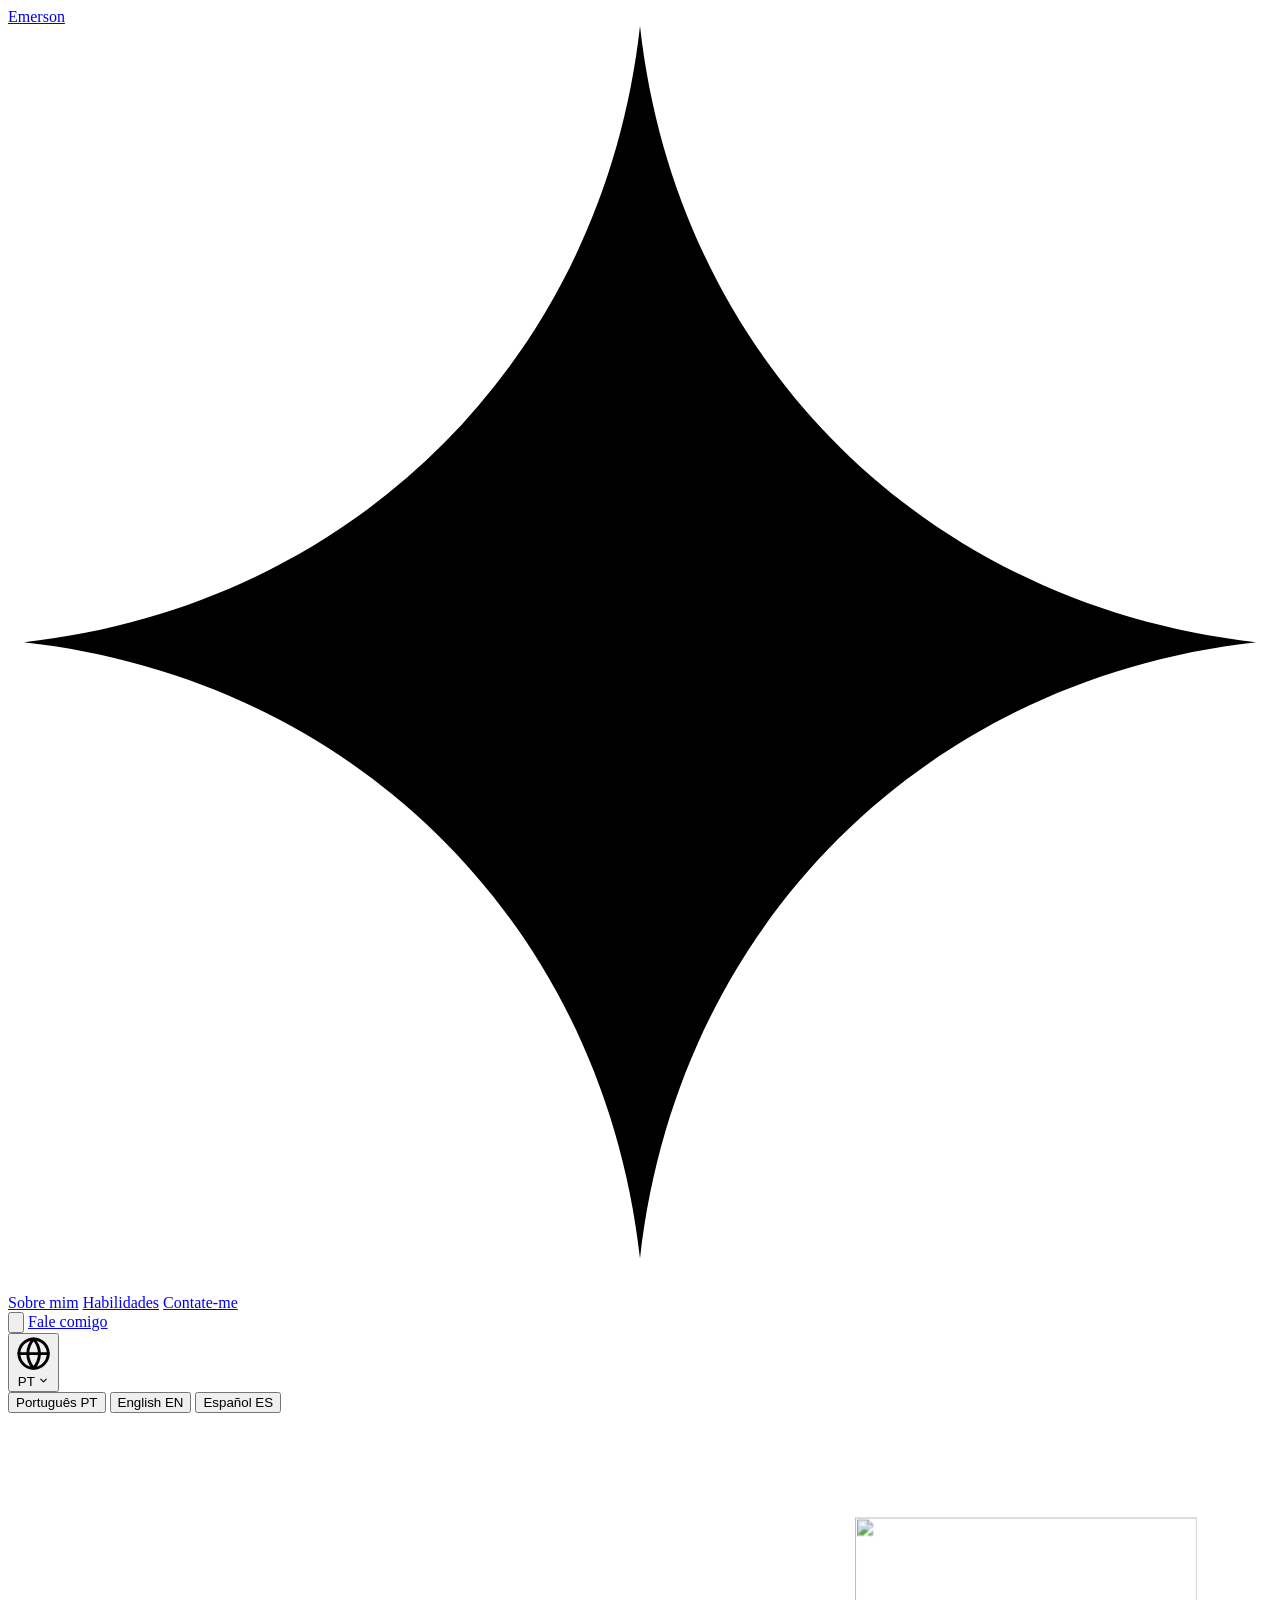
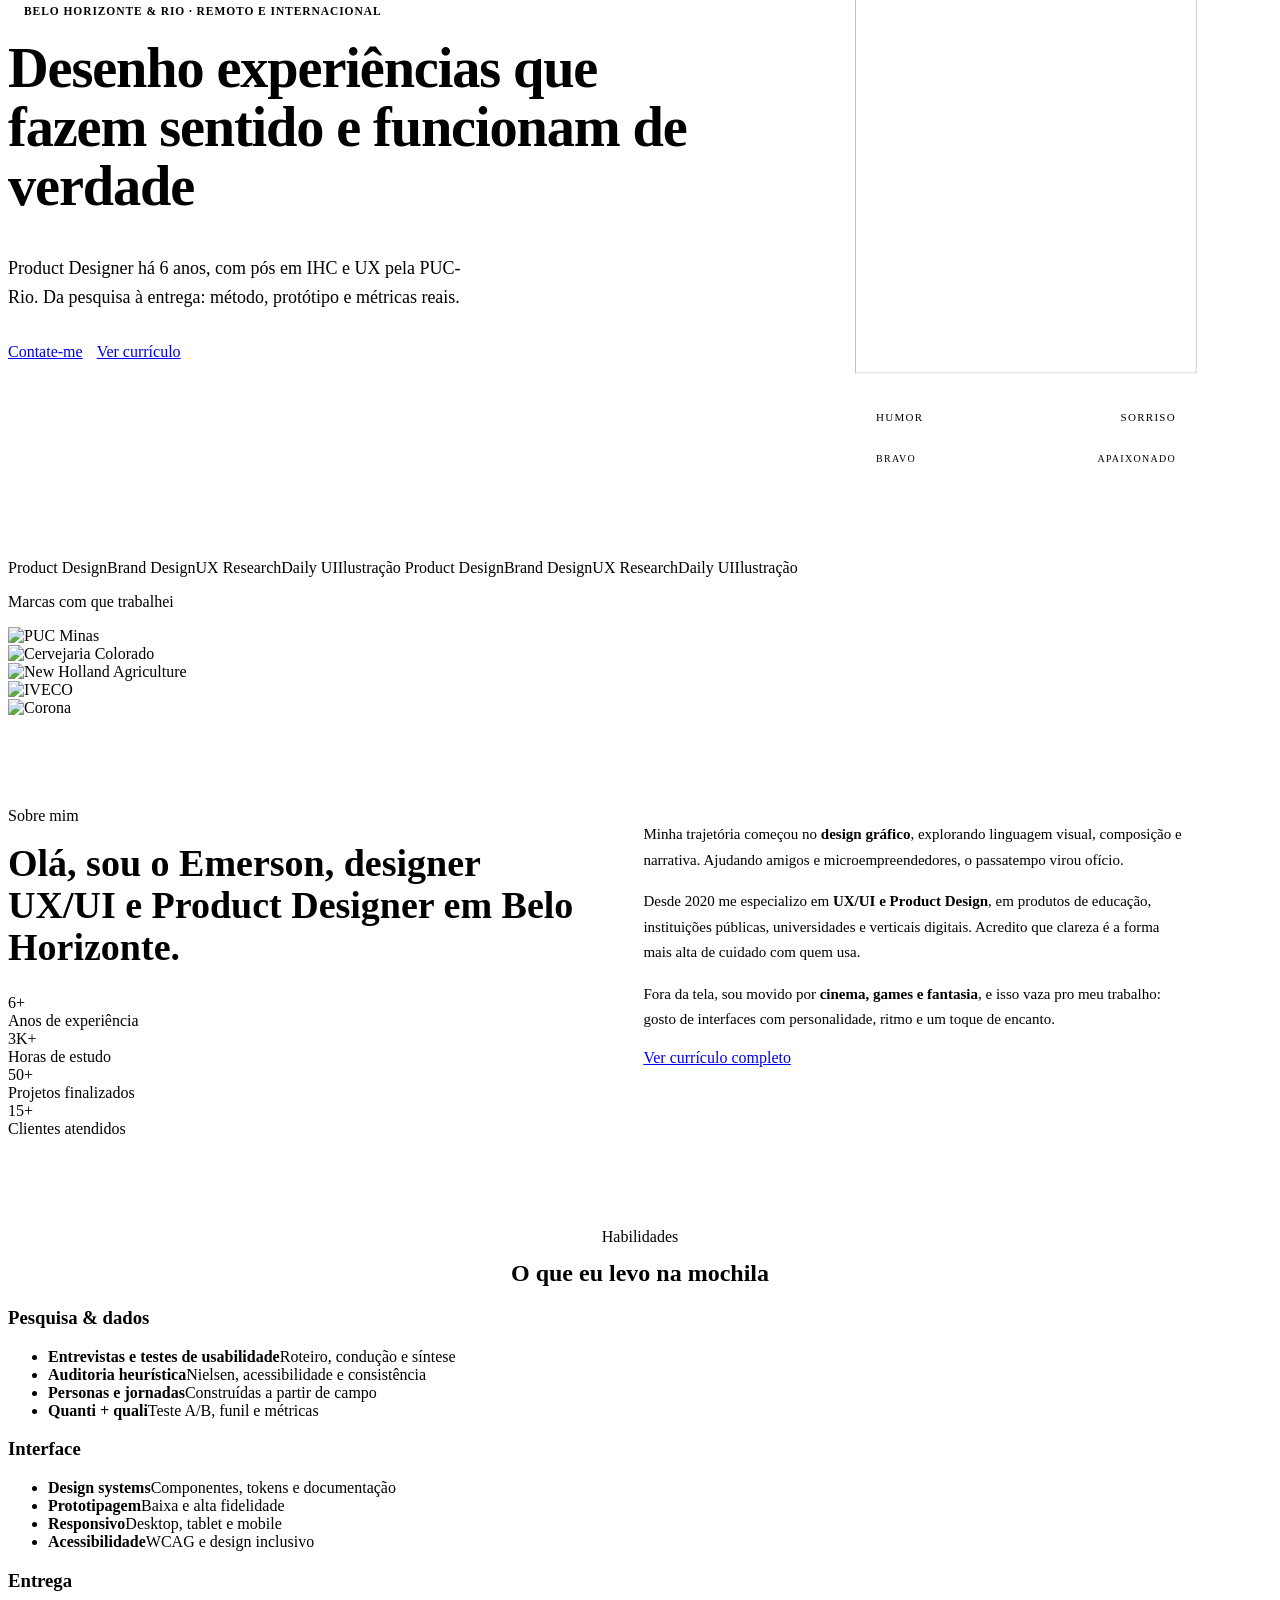
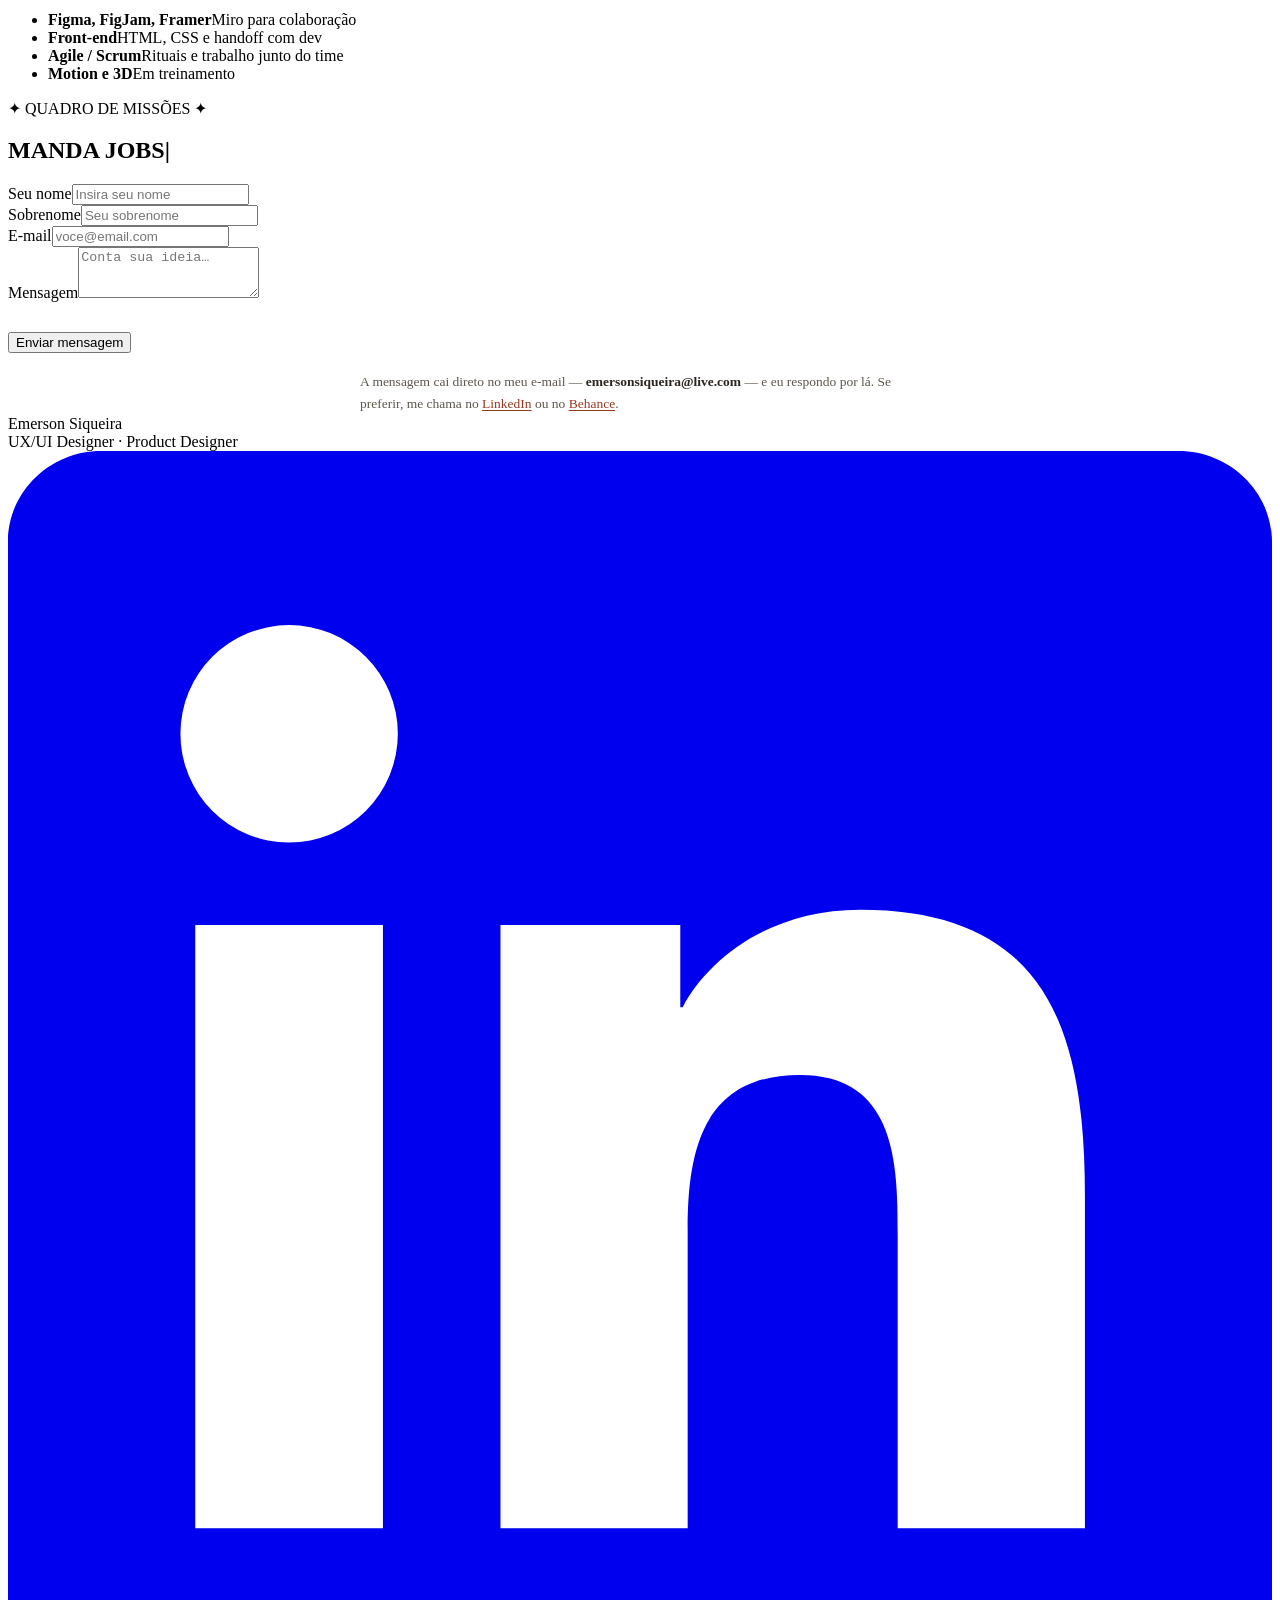
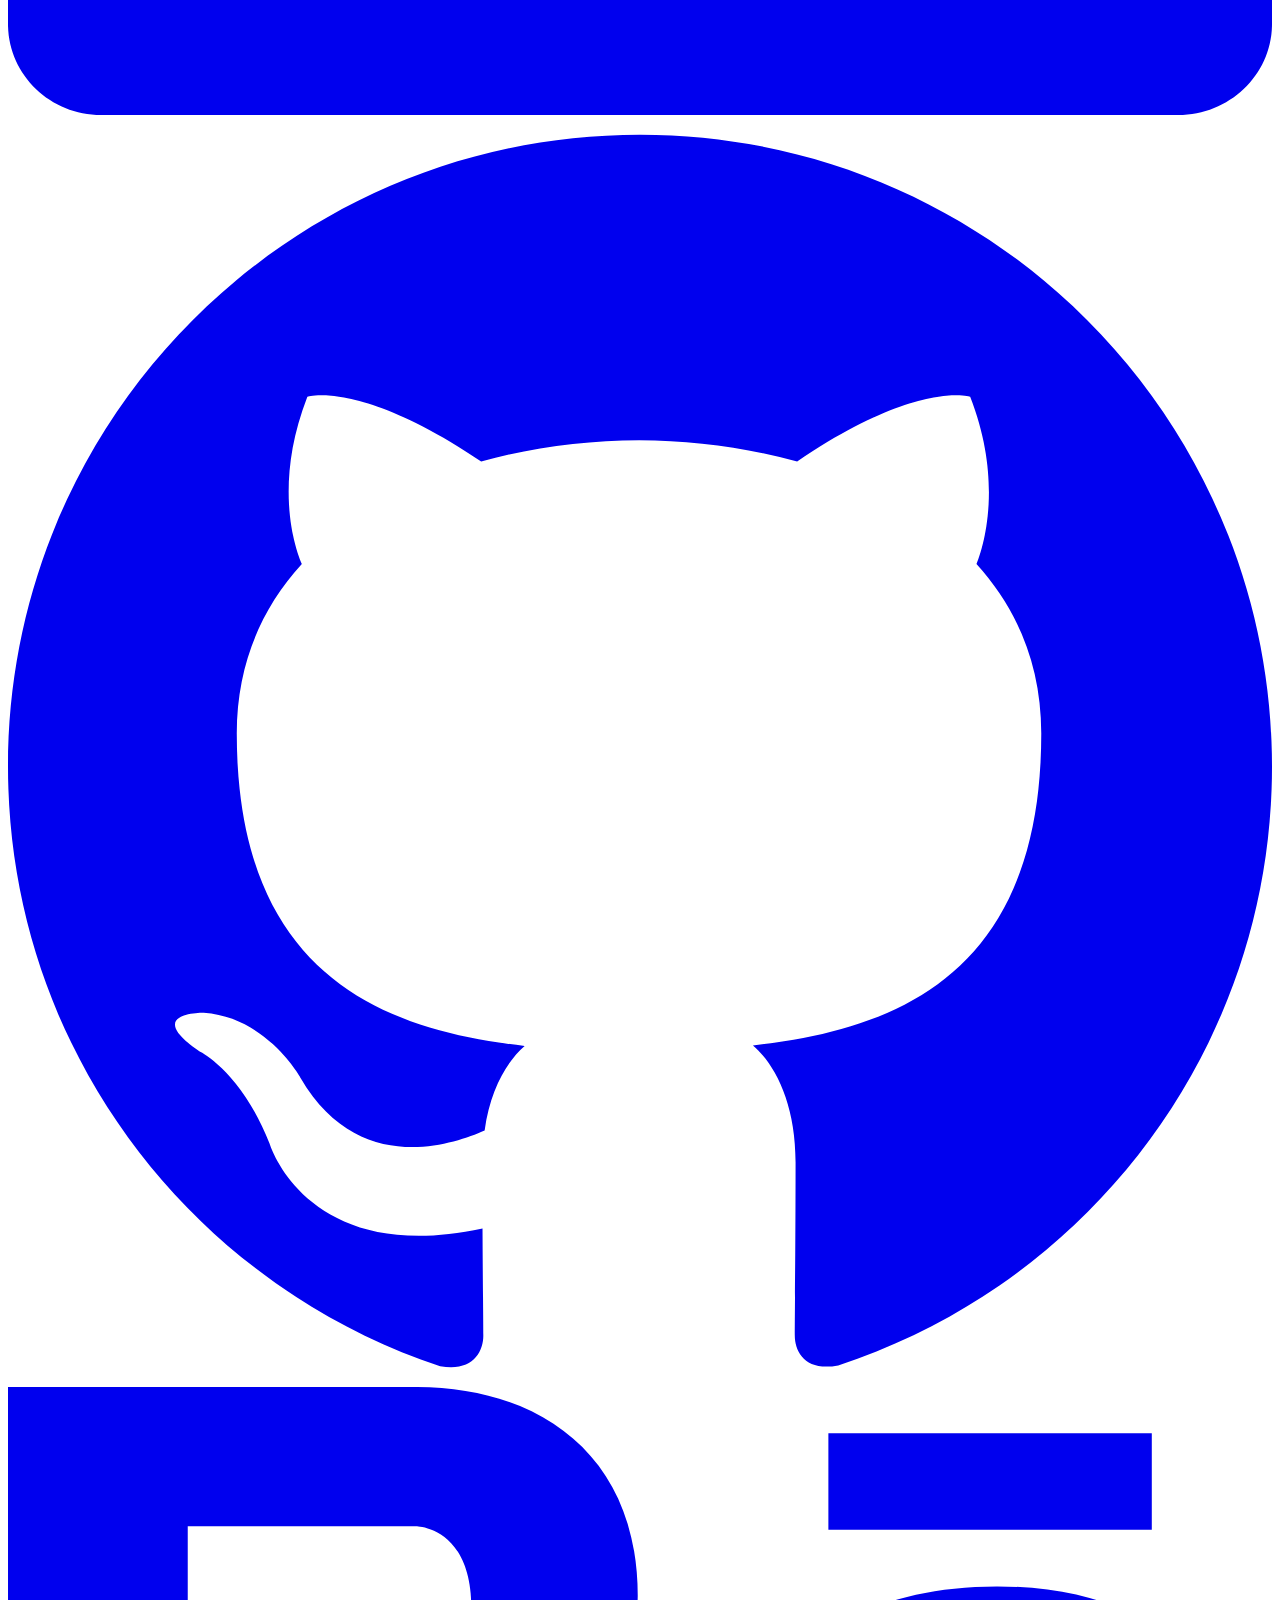
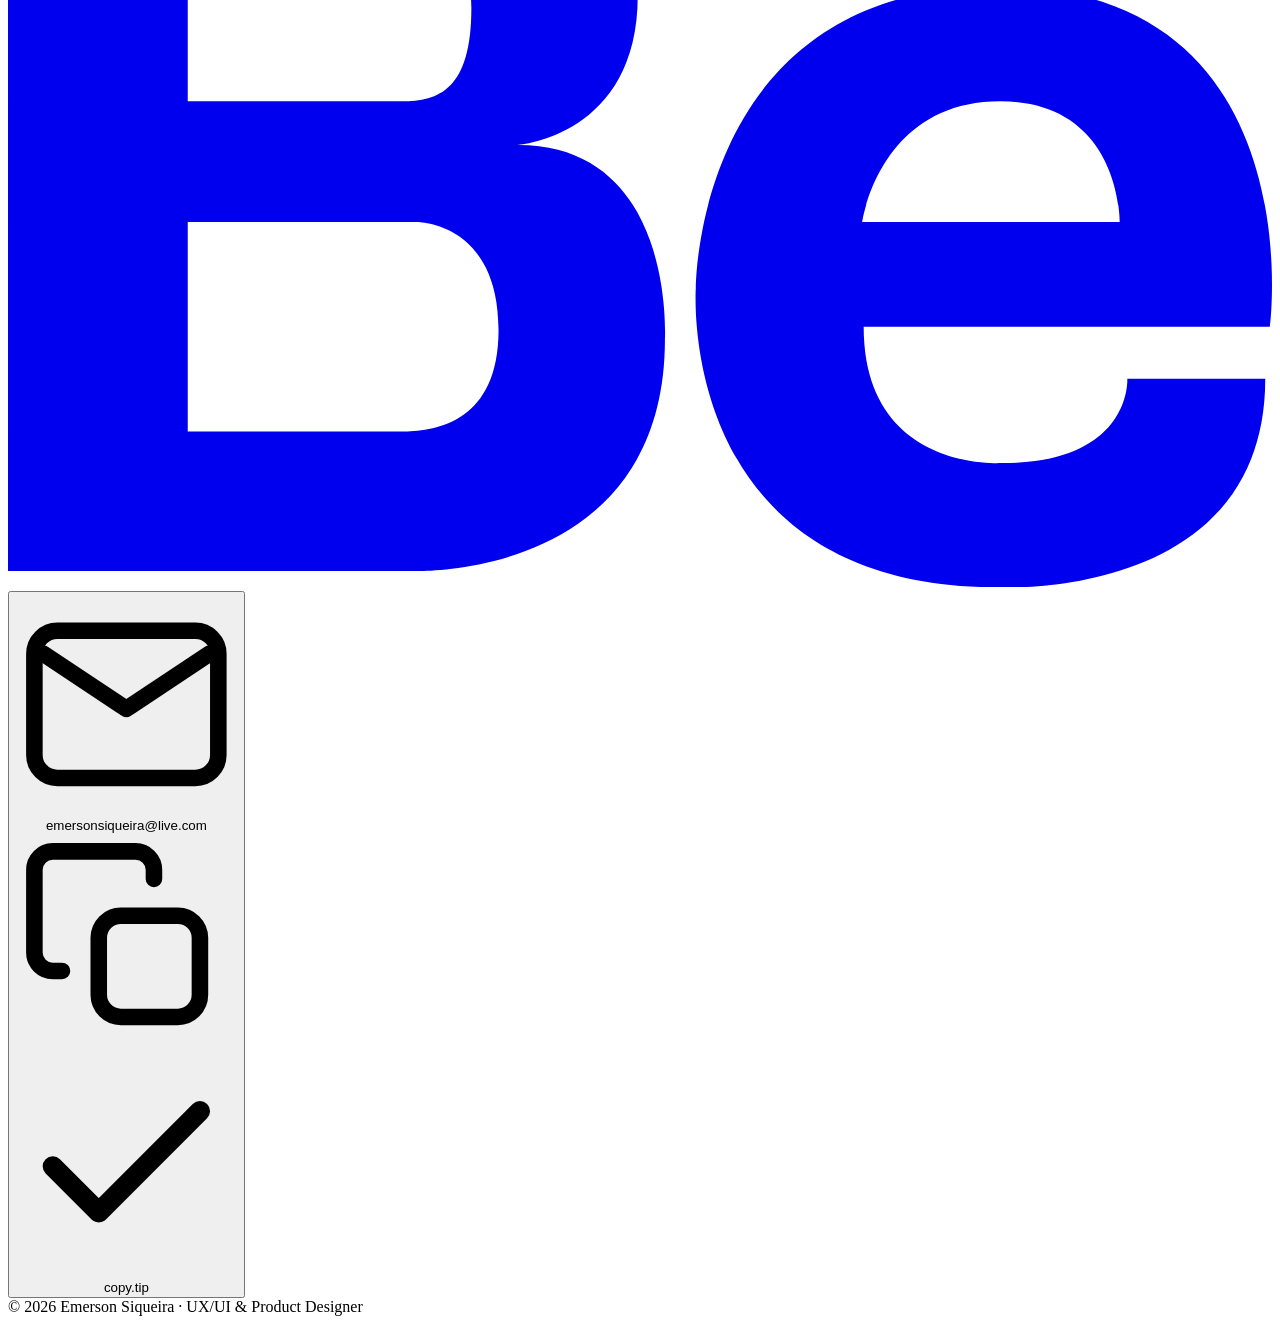
==== index.html @ 8a0899e0 "Add files via upload" ====
<!DOCTYPE html>
<html lang="pt-BR">
<head>
  <meta charset="UTF-8" />
  <meta name="viewport" content="width=device-width, initial-scale=1.0" />
  <title>Emerson Siqueira · UX/UI &amp; Product Designer</title>
  <meta name="description" content="Product Designer há 6 anos, com pós em IHC e UX pela PUC-Rio. Da pesquisa à entrega: método, protótipo e métricas reais. Belo Horizonte &amp; Rio, remoto e internacional." />
  <meta name="author" content="Emerson Siqueira" />
  <meta name="theme-color" content="#141318" />
  <link rel="icon" href="assets/favicon.svg" type="image/svg+xml" />
  <link rel="apple-touch-icon" href="assets/favicon.svg" />
  <meta property="og:type" content="website" />
  <meta property="og:site_name" content="Emerson Siqueira" />
  <meta property="og:locale" content="pt_BR" />
  <meta property="og:title" content="Emerson Siqueira · UX/UI &amp; Product Designer" />
  <meta property="og:description" content="Desenho experiências que fazem sentido e funcionam de verdade. Da pesquisa à entrega." />
  <meta property="og:image" content="assets/og-image.png" />
  <meta property="og:image:width" content="1200" />
  <meta property="og:image:height" content="630" />
  <meta property="og:image:alt" content="Emerson Siqueira, UX/UI e Product Designer" />
  <meta name="twitter:card" content="summary_large_image" />
  <meta name="twitter:title" content="Emerson Siqueira · UX/UI &amp; Product Designer" />
  <meta name="twitter:description" content="Desenho experiências que fazem sentido e funcionam de verdade. Da pesquisa à entrega." />
  <meta name="twitter:image" content="assets/og-image.png" />
  <link rel="preconnect" href="https://fonts.googleapis.com" />
  <link rel="preconnect" href="https://fonts.gstatic.com" crossorigin />
  <link href="https://fonts.googleapis.com/css2?family=Cormorant+Garamond:ital,wght@0,500;1,500;1,600&family=Bricolage+Grotesque:opsz,wght@12,600;12,700;12,800&family=Manrope:wght@400;500;600;700&display=swap&family=Silkscreen:wght@400;700&family=Space+Grotesk:wght@400;500;600;700" rel="stylesheet" />
  <link rel="stylesheet" href="styles/portfolio-v2.css?v=28" />
  <link rel="stylesheet" href="styles/immersive.css?v=2" />
  <style>
    /* ===== V1 GRIMÓRIO — editorial dark, sparse margin stickers ===== */
    .g-hero { position: relative; padding: clamp(40px,7vw,90px) 0 clamp(50px,8vw,100px); overflow: hidden; }
    .g-hero-grid { display: grid; grid-template-columns: 1.18fr 0.82fr; gap: clamp(30px,5vw,70px); align-items: center; }
    .g-hero h1 { font-family: var(--serif); font-size: clamp(32px, 4.4vw, 58px); line-height: 1.05; letter-spacing: -0.02em; }
    .g-hero h1 .it { font-size: 1.02em; }
    .g-hero p.lead { font-family: var(--sans); font-size: clamp(15px,1.5vw,18px); line-height: 1.6; color: var(--ink-soft); max-width: 460px; margin: 26px 0 32px; }
    .g-hero-ctas { display: flex; gap: 14px; flex-wrap: wrap; }

    .avail { display: inline-flex; align-items: center; gap: 9px; font-family: var(--chunk); font-weight: 600; font-size: 11.5px; letter-spacing: 0.08em; text-transform: uppercase; color: var(--ink-mute); border: 0; border-radius: 0; padding: 0; background: transparent; }
    .avail .dot { width: 7px; height: 7px; border-radius: 50%; background: var(--mint); animation: availPulse 2.4s var(--ease) infinite; }
    @keyframes availPulse { 0%{ box-shadow: 0 0 0 0 color-mix(in srgb, var(--mint) 50%, transparent);} 70%{ box-shadow: 0 0 0 6px transparent;} 100%{ box-shadow: 0 0 0 0 transparent;} }
    .domains { display: flex; gap: 8px; flex-wrap: wrap; margin: 20px 0 0; }
    .domain { font-family: var(--sans); font-size: 12.5px; font-weight: 500; color: var(--ink-mute); border: 1px solid var(--line-soft); border-radius: 999px; padding: 5px 12px; }
    .g-portrait-wrap { position: relative; justify-self: center; width: min(380px, 90%); }
    /* o arco vive no próprio slot (mask), não num overflow:hidden do pai —
       senão os controles "Replace/Edit" da foto ficam cortados pela curva */
    .g-portrait { position: relative; z-index: 2; width: 100%; aspect-ratio: 3/4; border-radius: 200px 200px 20px 20px; border: 1px solid var(--line); }
    .hv-short,.hv-meta,.hv-eyebrow{display:none}
    .hv-meta{margin:22px 0 0;font-family:var(--sans);font-size:13px;color:var(--ink-mute);letter-spacing:.01em}
    .hv-eyebrow{font-family:var(--pixel);font-size:11px;letter-spacing:.12em;text-transform:uppercase;color:var(--ink-mute)}
    #hero[data-hv="b"] .domains{display:none}
    #hero[data-hv="b"] .avail{opacity:.75}
    #hero[data-hv="c"] .domains,#hero[data-hv="c"] .hv-long{display:none}
    #hero[data-hv="c"] .hv-short{display:block}
    #hero[data-hv="d"] .avail,#hero[data-hv="d"] .domains,#hero[data-hv="d"] .hv-long,#hero[data-hv="d"] .btn-ghost{display:none}
    #hero[data-hv="d"] .hv-short,#hero[data-hv="d"] .hv-meta{display:block}
    #hero[data-hv="d"] .hv-eyebrow{display:block;order:-1}
    #hero[data-hv="d"] .g-hero-grid>div:first-child{display:flex;flex-direction:column}
    #hero[data-hv="d"] h1{font-size:clamp(36px,5.2vw,68px);margin-top:16px!important}
    #hero[data-hv="d"] .g-hero-ctas{order:5}#hero[data-hv="d"] .hv-meta{order:6}
    .g-portrait:has(.av-stage){border:0}.g-portrait-wrap:has(.av-stage) .g-orbit{display:none}
    .av-stage{position:absolute;inset:0;overflow:visible;perspective:900px;cursor:pointer;touch-action:pan-y;user-select:none;-webkit-user-select:none}
    .av-stage::before{content:"";position:absolute;left:50%;top:46%;width:96%;aspect-ratio:1;transform:translate(-50%,-50%);border-radius:50%;background:radial-gradient(circle,color-mix(in srgb,var(--lilac) 34%,transparent) 0%,color-mix(in srgb,var(--mint) 12%,transparent) 45%,transparent 70%);filter:blur(6px);pointer-events:none}
    .av-head img{filter:saturate(.88) contrast(1.04) drop-shadow(0 0 1px color-mix(in srgb,var(--lilac) 60%,transparent)) drop-shadow(0 18px 28px rgba(0,0,0,.35))}
    .av-shadow{background:color-mix(in srgb,var(--lilac) 30%,rgba(0,0,0,.6))!important}
    .av-head{position:absolute;left:50%;top:50%;width:90%;aspect-ratio:600/800;transform-style:preserve-3d;will-change:transform}
    .av-head img{position:absolute;inset:0;width:100%;height:100%;object-fit:contain;object-position:50% 50%;opacity:0;transform:translateZ(30px) scale(.94);transition:opacity .28s var(--ease),transform .45s cubic-bezier(.34,1.56,.64,1);pointer-events:none;-webkit-user-drag:none}
    .av-head img.on{opacity:1;transform:translateZ(30px) scale(1)}
    .av-sheen{position:absolute;inset:0;transform:translateZ(31px);pointer-events:none;mix-blend-mode:soft-light;-webkit-mask-size:contain;mask-size:contain;-webkit-mask-repeat:no-repeat;mask-repeat:no-repeat;-webkit-mask-position:center;mask-position:center;background:radial-gradient(circle at var(--sx,50%) var(--sy,30%),rgba(255,255,255,.55),transparent 55%)}
    .av-shadow{position:absolute;left:50%;bottom:7%;width:46%;height:5%;border-radius:50%;background:rgba(0,0,0,.45);filter:blur(10px);transform:translateX(-50%);pointer-events:none}
    @media (prefers-reduced-motion: reduce){.av-head img{transition:opacity .2s}}
    .g-portrait-wrap:has(.av-ctl){align-self:start;margin-top:-10px;margin-bottom:60px;width:min(380px,90%,max(220px,calc((100svh - 290px)*.75)))}
    .av-ctl{position:absolute;left:-40px;right:-40px;top:calc(100% + 12px);z-index:3;display:flex;justify-content:center;font-family:var(--pixel);text-transform:uppercase;letter-spacing:.08em}
    .av-ctl>div{display:none}.av-ctl[data-style="a"] .av-a,.av-ctl[data-style="b"] .av-b,.av-ctl[data-style="d"] .av-d{display:flex}
    .av-ctl button{appearance:none;border:0;font:inherit;color:inherit;cursor:pointer}
    .av-a{align-items:center;gap:12px}
    .av-arrow{--px:4px;width:44px;height:44px;display:grid;place-items:center;background:var(--bg-3);color:var(--ink)!important;font-size:16px!important;transition:background .15s,color .15s,transform .1s}
    .av-arrow:hover{background:var(--mint);color:var(--bg)!important}.av-arrow:active{transform:translateY(2px)}
    .av-a-name{width:150px;text-align:center;font-size:16px;color:var(--ink)}
    .av-pips{display:flex;justify-content:center;gap:6px;margin-top:8px}.av-pips i{width:8px;height:8px;background:var(--line)}.av-pips i.on{background:var(--mint)}
    .av-b{flex-direction:column;align-items:center;gap:10px}
    .av-b-lab{font-size:12px;color:var(--ink);min-height:1em}
    .av-b-row{display:flex;gap:8px}
    .av-slot{--px:4px;position:relative;width:56px;height:56px;background:var(--bg-3);padding:4px;transition:transform .15s var(--ease),background .15s}
    .av-slot img{width:100%;height:100%;object-fit:contain;filter:grayscale(.7) brightness(.8);transition:filter .15s;pointer-events:none}
    .av-slot:hover{transform:translateY(-3px)}.av-slot:hover img,.av-slot.on img{filter:none}.av-slot.on{background:var(--mint)}
    .av-d{flex-direction:column;width:300px}
    .av-d-top{display:flex;justify-content:space-between;font-size:11px;color:var(--ink-mute)}.av-d-top b{color:var(--ink);font-weight:400}
    .av-d-track{position:relative;height:24px;margin-top:4px;cursor:pointer;touch-action:none}
    .av-d-rail{position:absolute;left:0;right:0;top:11px;height:6px;background:var(--bg-3)}
    .av-d-fill{position:absolute;left:0;top:11px;height:6px;background:linear-gradient(90deg,var(--coral),var(--yellow),var(--mint),var(--lilac))}
    .av-d-stop{position:absolute;top:9px;width:2px;height:10px;background:var(--bg);margin-left:-1px}
    .av-d-knob{--px:3px;position:absolute;top:2px;width:24px;height:24px;margin-left:-12px;background:var(--ink);transition:left .25s var(--ease)}
    .av-d-track.drag .av-d-knob{transition:none}
    .av-d-ends{display:flex;justify-content:space-between;margin-top:2px;font-size:10px;color:var(--ink-mute)}
    .sticker, .sticker-text, .g-orbit { pointer-events: none; }
    /* cometa vive na sarjeta externa; só aparece quando existe margem de sobra */
    .g-comet { bottom: 14%; left: calc((100vw - var(--max)) / 2 - 64px); }
    @media (max-width: 1420px) { .g-comet { display: none; } }
    .g-orbit { position: absolute; inset: -8%; border: 1.5px dashed var(--line); border-radius: 50%; z-index: 0; }

    .g-about { padding: clamp(50px,7vw,90px) 0; border-top: 1px solid var(--line); position: relative; }
    .g-about-grid { display: grid; grid-template-columns: 1fr 1.1fr; gap: clamp(30px,5vw,64px); }
    .g-about h2 { font-family: var(--serif); font-size: clamp(26px,3.4vw,38px); line-height: 1.1; }
    .g-about .body p { font-family: var(--sans); font-size: 15px; line-height: 1.7; color: var(--ink-soft); margin-bottom: 16px; max-width: 540px; }
    .g-about .body p strong { color: var(--ink); font-weight: 600; }

    .g-projects { padding: clamp(50px,7vw,90px) 0; border-top: 1px solid var(--line); position: relative; }
    .g-proj-grid { display: grid; grid-template-columns: repeat(3, 1fr); gap: 22px; }
    .contact-note { max-width: 560px; margin: 18px auto 0; text-align: left; font-family: var(--sans); font-size: 13.5px; line-height: 1.6; color: #5d564c; }
    .contact-note strong { color: #2a2520; font-weight: 600; }
    .contact-note a { color: #973a22; text-decoration: underline; text-decoration-thickness: 1px; text-underline-offset: 2px; }
    .contact-note a:hover { color: #7a2d18; }
    .g-contact { padding: clamp(50px,7vw,90px) var(--pad); position: relative; }
    @media (max-width: 860px) {
      .g-hero-grid, .g-about-grid { grid-template-columns: 1fr; }
      .g-portrait-wrap { order: -1; }
      .g-proj-grid { grid-template-columns: 1fr; }
    }

    /* CV MODAL */
    .cv-modal { position: fixed; inset: 0; z-index: 200; display: none; }
    .cv-modal.open { display: block; }
    .cv-modal-backdrop { position: absolute; inset: 0; background: rgba(8,8,11,0.74); backdrop-filter: blur(6px); animation: cvFade 0.3s var(--ease); }
    .cv-modal-card { position: absolute; top: clamp(14px,4vh,46px); bottom: clamp(14px,4vh,46px); left: 50%; transform: translateX(-50%); width: min(94vw, 842px); background: var(--bg-2); border: 1px solid var(--line); border-radius: 18px; overflow: hidden; display: flex; flex-direction: column; box-shadow: 0 40px 100px rgba(0,0,0,0.6); animation: cvRise 0.35s var(--ease); }
    .cv-modal-bar { display: flex; align-items: center; justify-content: space-between; gap: 16px; padding: 13px 16px 13px 22px; border-bottom: 1px solid var(--line); background: var(--bg); }
    .cv-modal-title { font-family: var(--chunk); font-size: 12px; font-weight: 600; letter-spacing: 0.16em; text-transform: uppercase; color: var(--ink-soft); }
    .cv-modal-actions { display: flex; align-items: center; gap: 12px; }
    .cv-modal-close { width: 38px; height: 38px; border-radius: 50%; border: 1px solid var(--line); background: transparent; color: var(--ink-soft); font-size: 14px; cursor: pointer; display: grid; place-items: center; transition: border-color 0.2s, color 0.2s; }
    .cv-modal-close:hover { border-color: var(--coral); color: var(--coral); }
    .cv-modal iframe { flex: 1; width: 100%; border: 0; background: #fff; display: block; }
    @media (max-width: 700px) { .cv-modal-card { width: 96vw; } .cv-modal-bar { padding: 11px 12px 11px 16px; } }
    @keyframes cvFade { from { opacity: 0; } to { opacity: 1; } }
    @keyframes cvRise { from { opacity: 0; transform: translateX(-50%) translateY(16px); } to { opacity: 1; transform: translateX(-50%); } }
    @media (prefers-reduced-motion: reduce) {
      .avail .dot, .contact-paper .blink, .g-orbit.float, .sticker.float { animation: none !important; }
      .cv-modal-backdrop, .cv-modal-card { animation: none !important; }
      *, *::before, *::after { scroll-behavior: auto !important; }
    }
  </style>
</head>
<body data-immersive="x">

<!-- NAV -->
<nav class="nav">
  <a class="brand" href="index.html" aria-label="Emerson Siqueira">Emerson<span class="brand-spark" aria-hidden="true"><svg viewBox="0 0 24 24"><path class="tw" d="M12 0c.7 6.3 5.4 11 11.7 11.7C17.4 12.4 12.7 17.1 12 23.4 11.3 17.1 6.6 12.4 .3 11.7 6.6 11 11.3 6.3 12 0z" fill="var(--coral)"/></svg></span></a>
  <div class="nav-links">
    <a href="#sobre" data-i18n="nav.about">Sobre mim</a>
    <a href="#projetos" data-i18n="nav.projects" hidden style="display:none">Projetos</a>
    <a href="#habilidades" data-i18n="nav.skills">Habilidades</a>
    <a href="#contato" data-i18n="nav.contact">Contate-me</a>
  </div>
  <div class="nav-right">
    <button type="button" class="sfx-btn px-notch" id="sfxBtn" aria-pressed="false" title="Som da interface" aria-label="Ligar som da interface">
      <svg viewBox="0 0 16 16" aria-hidden="true"><path d="M2 6h2l3-3v10L4 10H2z" fill="currentColor"/><g class="wave"><path d="M10 5v6M13 3.5v9" stroke="currentColor" stroke-width="1.6" fill="none"/></g><g class="mute"><path d="M10 5.5l4 5M14 5.5l-4 5" stroke="currentColor" stroke-width="1.6" fill="none"/></g></svg>
    </button>
    <a class="btn btn-mint" href="#contato" data-i18n="nav.cta">Fale comigo</a>
    <div class="lang-switch" id="langSwitch">
      <button class="lang-btn" id="langBtn" aria-haspopup="true" aria-expanded="false" aria-label="Idioma">
        <svg viewBox="0 0 24 24" fill="none" stroke="currentColor" stroke-width="2" stroke-linecap="round" stroke-linejoin="round"><circle cx="12" cy="12" r="10"/><path d="M2 12h20"/><path d="M12 2a15.3 15.3 0 0 1 4 10 15.3 15.3 0 0 1-4 10 15.3 15.3 0 0 1-4-10 15.3 15.3 0 0 1 4-10z"/></svg>
        <span id="langCur">PT</span>
        <svg class="chev" viewBox="0 0 24 24" fill="none" stroke="currentColor" stroke-width="2.4" stroke-linecap="round" stroke-linejoin="round" style="width:11px;height:11px;"><polyline points="6 9 12 15 18 9"/></svg>
      </button>
      <div class="lang-menu" id="langMenu" role="menu">
        <button data-lang="pt" role="menuitem">Português <span class="code">PT</span></button>
        <button data-lang="en" role="menuitem">English <span class="code">EN</span></button>
        <button data-lang="es" role="menuitem">Español <span class="code">ES</span></button>
      </div>
    </div>
  </div>
</nav>

<!-- HERO -->
<header class="g-hero" id="hero" data-hv="c">
  <div class="wrap g-hero-grid">
    <div>
      <span class="avail"><span class="dot" aria-hidden="true"></span><span data-i18n="hero.avail">Belo Horizonte &amp; Rio · Remoto e internacional</span></span>
      <h1 style="margin-top:20px;" data-i18n="hero.title">Desenho experiências que <span class="em-ink">fazem sentido</span> e funcionam de verdade</h1>
      <p class="lead hv-short" data-i18n="hero.leadShort">Product Designer há 6 anos, com pós em IHC e UX pela PUC-Rio. Da pesquisa à entrega: método, protótipo e métricas reais.</p>
      <p class="lead hv-long" data-i18n="hero.lead">Product Designer com 6 anos de estrada em educação, saúde e fintech. Da pesquisa à entrega: método, protótipo e métricas reais, com uma boa dose de cinema, games e narrativa no caminho.</p>
      <div class="domains">
        <span class="domain" data-i18n="hero.d1">Educação</span>
        <span class="domain" data-i18n="hero.d2">Saúde</span>
        <span class="domain" data-i18n="hero.d3">Fintech</span>
      </div>
      <div class="g-hero-ctas" style="margin-top:30px;">
        <a class="btn btn-mint" href="#contato" data-i18n="nav.contact">Contate-me</a>
        <a class="btn btn-ghost js-open-cv" href="cv.html" data-i18n="hero.cta2">Ver currículo</a>
      </div>
      <p class="hv-meta">Pós em IHC e UX · PUC-Rio · Bacharel em Design</p>
      <span class="hv-eyebrow">Product Designer · UX/UI</span>
    </div>
    <div class="g-portrait-wrap">
      <div class="g-orbit float" style="--rot:0deg;"></div>
      <div class="g-portrait">
        <div class="av-stage" id="avStage" role="img" aria-label="Avatar do Emerson — clique para trocar a expressão">
          <div class="av-shadow"></div>
          <div class="av-head" id="avHead">
            <img class="on" data-mood="sorriso" src="assets/avatar/a.png?v=2" alt="" draggable="false" />
            <img data-mood="serio" src="assets/avatar/b.png?v=2" alt="" draggable="false" />
            <img data-mood="debochado" src="assets/avatar/e.png?v=2" alt="" draggable="false" />
            <img data-mood="apaixonado" src="assets/avatar/d.png?v=2" alt="" draggable="false" />
            <img data-mood="bravo" src="assets/avatar/c.png?v=2" alt="" draggable="false" />
            <div class="av-sheen" id="avSheen"></div>
          </div>
        </div>
      </div>
      <div class="av-ctl" id="avMoods" data-style="d" role="group" aria-label="Expressão do avatar">
        <div class="av-a"><button type="button" class="av-arrow px-notch" data-d="-1" aria-label="Anterior">&lt;</button><div class="av-a-name"><span class="av-cur"></span><div class="av-pips"></div></div><button type="button" class="av-arrow px-notch" data-d="1" aria-label="Próxima">&gt;</button></div>
        <div class="av-b"><div class="av-b-lab"></div><div class="av-b-row"></div></div>
        <div class="av-d"><div class="av-d-top"><span>Humor</span><b class="av-cur"></b></div><div class="av-d-track"><div class="av-d-rail"></div><div class="av-d-fill"></div><div class="av-d-knob px-notch"></div></div><div class="av-d-ends"><span>Bravo</span><span>Apaixonado</span></div></div>
      </div>
    </div>
  </div>
</header>


<!-- MARQUEE -->
<div class="marquee" aria-hidden="true">
  <div class="marquee-track">
    <span class="marquee-item">Product Design</span><span class="marquee-item">Brand Design</span><span class="marquee-item">UX Research</span><span class="marquee-item">Daily UI</span><span class="marquee-item" data-i18n="marquee.illu">Ilustração</span>
    <span class="marquee-item">Product Design</span><span class="marquee-item">Brand Design</span><span class="marquee-item">UX Research</span><span class="marquee-item">Daily UI</span><span class="marquee-item" data-i18n="marquee.illu">Ilustração</span>
  </div>
</div>

<!-- CLIENTS -->
<section class="wrap" style="padding: clamp(40px,5vw,64px) var(--pad);">
  <p class="clients-label">Marcas com que trabalhei</p>
  <div class="clients" data-rail="dots" data-rail-group="3">
    <div class="client-logo" style="--h:48px"><img src="assets/business-1.png" alt="PUC Minas" /></div>
    <div class="client-logo" style="--h:44px"><img src="assets/business-5.png" alt="Cervejaria Colorado" /></div>
    <div class="client-logo" style="--h:38px"><img src="assets/business-4.png" alt="New Holland Agriculture" /></div>
    <div class="client-logo" style="--h:26px"><img src="assets/business-3.png" alt="IVECO" /></div>
    <div class="client-logo" style="--h:34px"><img src="assets/business-2.png" alt="Corona" /></div>
  </div>
</section>

<!-- ABOUT + STATS -->
<section class="g-about" id="sobre">
  <div class="wrap g-about-grid">
    <div>
      <span class="eyebrow" data-i18n="about.eyebrow">Sobre mim</span>
      <h2 style="margin:18px 0 26px;" data-i18n="about.title">Olá, sou o Emerson, designer UX/UI e Product Designer em Belo Horizonte.</h2>
      <div class="stats">
        <div class="stat"><div class="n">6<span class="u">+</span></div><div class="l" data-i18n="stat.years">Anos de experiência</div></div>
        <div class="stat"><div class="n">3K<span class="u">+</span></div><div class="l" data-i18n="stat.hours">Horas de estudo</div></div>
        <div class="stat"><div class="n">50<span class="u">+</span></div><div class="l" data-i18n="stat.projects">Projetos finalizados</div></div>
        <div class="stat"><div class="n">15<span class="u">+</span></div><div class="l" data-i18n="stat.clients">Clientes atendidos</div></div>
      </div>
    </div>
    <div class="body">
      <p data-i18n="about.p1">Minha trajetória começou no <strong>design gráfico</strong>, explorando linguagem visual, composição e narrativa. Ajudando amigos e microempreendedores, o passatempo virou ofício.</p>
      <p data-i18n="about.p2">Desde 2020 me especializo em <strong>UX/UI e Product Design</strong>, em produtos de educação, instituições públicas, universidades e verticais digitais. Acredito que clareza é a forma mais alta de cuidado com quem usa.</p>
      <p data-i18n="about.p3">Fora da tela, sou movido por <strong>cinema, games e fantasia</strong>, e isso vaza pro meu trabalho: gosto de interfaces com personalidade, ritmo e um toque de encanto.</p>
      <a class="btn btn-ghost" href="cv.html" id="openCv" style="margin-top:10px;" data-i18n="about.cv">Ver currículo completo</a>
    </div>
  </div>
</section>

<!-- PROJECTS -->
<!-- oculto até os cases ficarem prontos: remova hidden + style para reativar -->
<section class="g-projects" id="projetos" hidden style="display:none">
  <div class="wrap">
    <div class="sec-head-v2" style="position:relative;">
      <div>
        <span class="eyebrow" data-i18n="proj.eyebrow">Projetos</span>
        <h2 class="sec-title-v2" style="margin-top:14px;" data-i18n="proj.title">Três cases, do problema à <span class="em-ink">entrega</span></h2>
      </div>
    </div>
    <div class="g-proj-grid m-rail" data-rail="dots">
      <a class="proj-card px-notch" href="cases/stenio.html">
        <div class="proj-thumb" style="background-image:url('assets/stenio/about-shop.webp');"></div>
        <div class="proj-body">
          <h3>Landing Page Stenio's Barbearia</h3>
          <div class="proj-tags"><span class="proj-tag">Design</span><span class="proj-tag">Front-end</span></div>
          <div class="proj-facts">
            <div class="proj-fact"><span class="k">Papel</span><span class="v">Designer e front-end</span></div>
            <div class="proj-fact"><span class="k">Escopo</span><span class="v">Brand, UI e código</span></div>
          </div>
          <span class="proj-more">Ver case <svg viewBox="0 0 24 24" fill="none" stroke="currentColor" stroke-width="2" stroke-linecap="round" stroke-linejoin="round"><path d="M5 12h13"/><path d="m12 5 7 7-7 7"/></svg></span>
        </div>
      </a>
      <a class="proj-card px-notch" href="cases/medroom.html">
        <div class="proj-thumb" style="background:linear-gradient(135deg,#0052F7,#1656F0);display:grid;place-items:center;">
          <span style="font-family:var(--chunk);font-weight:800;font-size:30px;color:#fff;letter-spacing:-0.02em;">MedRoom</span>
        </div>
        <div class="proj-body">
          <h3 data-i18n="card2.title">Console Administrativo</h3>
          <div class="proj-tags"><span class="proj-tag">Dados</span><span class="proj-tag">UX/UI</span><span class="proj-tag">Front-end</span></div>
          <div class="proj-facts">
            <div class="proj-fact"><span class="k">Papel</span><span class="v">Product Designer</span></div>
            <div class="proj-fact"><span class="k">Escopo</span><span class="v">Dados, UX/UI e front-end</span></div>
          </div>
          <span class="proj-more">Ver case <svg viewBox="0 0 24 24" fill="none" stroke="currentColor" stroke-width="2" stroke-linecap="round" stroke-linejoin="round"><path d="M5 12h13"/><path d="m12 5 7 7-7 7"/></svg></span>
        </div>
      </a>
      <a class="proj-card px-notch" href="cases/pesquisa-residentes.html">
        <div class="proj-thumb" style="background:var(--bg-3);display:grid;place-items:center;">
          <span class="it" style="font-size:26px;color:var(--lilac);text-align:center;line-height:1.2;" data-i18n="card3.thumb">Pesquisa<br/>com usuários</span>
        </div>
        <div class="proj-body">
          <h3 data-i18n="card3.title">Médicos residentes</h3>
          <div class="proj-tags"><span class="proj-tag">UX Research</span><span class="proj-tag">Personas</span></div>
          <div class="proj-facts">
            <div class="proj-fact"><span class="k">Papel</span><span class="v">UX Researcher</span></div>
            <div class="proj-fact"><span class="k">Escopo</span><span class="v">Entrevistas e síntese</span></div>
          </div>
          <span class="proj-more">Ver case <svg viewBox="0 0 24 24" fill="none" stroke="currentColor" stroke-width="2" stroke-linecap="round" stroke-linejoin="round"><path d="M5 12h13"/><path d="m12 5 7 7-7 7"/></svg></span>
        </div>
      </a>
    </div>
  </div>
</section>


<!-- SKILL TREE -->
<section class="g-tree" id="habilidades">
  <div class="wrap" style="position:relative;">
    <div class="sec-head-v2" style="justify-content:center;text-align:center;">
      <div>
        <span class="eyebrow" data-i18n="tree.eyebrow" style="justify-content:center;">Habilidades</span>
        <h2 class="sec-title-v2" style="margin-top:14px;" data-i18n="tree.title">O que eu levo na <span class="em-ink">mochila</span></h2>
      </div>
    </div>
    <div class="skill-tabs" id="skill-tabs"></div>
    <div class="skill-cols" data-rail="tabs" data-rail-nav="#skill-tabs">
      <div class="skill-col">
        <h3 data-i18n="tree.b1">Pesquisa &amp; dados</h3>
        <ul class="skill-list">
          <li data-i18n="tree.b1n1"><b>Entrevistas e testes de usabilidade</b>Roteiro, condução e síntese</li>
          <li data-i18n="tree.b1n2"><b>Auditoria heurística</b>Nielsen, acessibilidade e consistência</li>
          <li data-i18n="tree.b1n3"><b>Personas e jornadas</b>Construídas a partir de campo</li>
          <li data-i18n="tree.b1n4"><b>Quanti + quali</b>Teste A/B, funil e métricas</li>
        </ul>
      </div>
      <div class="skill-col">
        <h3 data-i18n="tree.b2">Interface</h3>
        <ul class="skill-list">
          <li data-i18n="tree.b2n1"><b>Design systems</b>Componentes, tokens e documentação</li>
          <li data-i18n="tree.b2n2"><b>Prototipagem</b>Baixa e alta fidelidade</li>
          <li data-i18n="tree.b2n3"><b>Responsivo</b>Desktop, tablet e mobile</li>
          <li data-i18n="tree.b2n4"><b>Acessibilidade</b>WCAG e design inclusivo</li>
        </ul>
      </div>
      <div class="skill-col">
        <h3 data-i18n="tree.b3">Entrega</h3>
        <ul class="skill-list">
          <li data-i18n="tree.b3n1"><b>Figma, FigJam, Framer</b>Miro para colaboração</li>
          <li data-i18n="tree.b3n2"><b>Front-end</b>HTML, CSS e handoff com dev</li>
          <li data-i18n="tree.b3n3"><b>Agile / Scrum</b>Rituais e trabalho junto do time</li>
          <li class="soon" data-i18n="tree.b3n4"><b>Motion e 3D</b>Em treinamento</li>
        </ul>
      </div>
    </div>
  </div>
</section>

<!-- CONTACT -->
<section class="g-contact" id="contato">
  <div class="wrap" style="position:relative;">
    <div class="tape" style="top:-13px;left:50%;transform:translateX(-50%) rotate(-3deg);z-index:3;"></div>
    <div class="contact-paper px-notch">
      <div class="px-nail tl"></div><div class="px-nail tr"></div><div class="px-nail bl"></div><div class="px-nail br"></div>
      <span class="quest-label" data-i18n="contact.quest">✦ QUADRO DE MISSÕES ✦</span>
      <h2><span class="type-rot" id="typeRot">MANDA JOBS</span><span class="blink" aria-hidden="true">|</span></h2>
      <form class="contact-form" id="contactForm" action="https://formsubmit.co/ajax/emersonsiqueira@live.com" method="POST" novalidate>
        <div class="contact-field"><label for="cf-name" data-i18n="form.name">Seu nome</label><input id="cf-name" name="Nome" type="text" autocomplete="given-name" required data-i18n-ph="form.name.ph" placeholder="Insira seu nome" /></div>
        <div class="contact-field"><label for="cf-last" data-i18n="form.last">Sobrenome</label><input id="cf-last" name="Sobrenome" type="text" autocomplete="family-name" data-i18n-ph="form.last.ph" placeholder="Seu sobrenome" /></div>
        <div class="contact-field full"><label for="cf-email" data-i18n="form.email">E-mail</label><input id="cf-email" name="email" type="email" autocomplete="email" required data-i18n-ph="form.email.ph" placeholder="voce@email.com" /></div>
        <div class="contact-field full"><label for="cf-msg" data-i18n="form.msg">Mensagem</label><textarea id="cf-msg" name="Mensagem" rows="3" required data-i18n-ph="form.msg.ph" placeholder="Conta sua ideia…"></textarea></div>
        <input type="hidden" name="_subject" value="Novo contato pelo portfólio" />
        <input type="hidden" name="_template" value="table" />
        <input type="text" name="_honey" style="display:none" tabindex="-1" autocomplete="off" aria-hidden="true" />
      </form>
      <div style="margin-top:30px;"><button class="btn btn-coral" type="submit" form="contactForm" id="contactSubmit" data-i18n="form.send">Enviar mensagem</button></div>
      <div class="form-status" id="formStatus" role="status" aria-live="polite"></div>
      <p class="contact-note" data-i18n="contact.note">A mensagem cai direto no meu e-mail — <strong>emersonsiqueira@live.com</strong> — e eu respondo por lá. Se preferir, me chama no <a href="https://www.linkedin.com/in/emesiqueira" target="_blank" rel="noopener">LinkedIn</a> ou no <a href="https://www.behance.net/emesiqueira" target="_blank" rel="noopener">Behance</a>.</p>
    </div>
  </div>
</section>

<!-- FOOTER -->
<footer class="foot-v2">
  <div class="wrap">
    <div class="foot-v2-row">
      <div>
        <div class="name"><span class="brand-emk">Emerson</span> Siqueira</div>
        <div class="role" data-i18n="foot.role">UX/UI Designer · Product Designer</div>
        <div class="socials">
          <a class="social" href="https://www.linkedin.com/in/emesiqueira" target="_blank" rel="noopener" aria-label="LinkedIn">
            <svg viewBox="0 0 24 24" fill="currentColor" aria-hidden="true"><path d="M20.447 20.452h-3.554v-5.569c0-1.328-.027-3.037-1.852-3.037-1.853 0-2.136 1.445-2.136 2.939v5.667H9.351V9h3.414v1.561h.046c.477-.9 1.637-1.852 3.37-1.852 3.601 0 4.267 2.37 4.267 5.455v6.288zM5.337 7.433a2.062 2.062 0 0 1-2.063-2.065 2.064 2.064 0 1 1 2.063 2.065zm1.782 13.019H3.555V9h3.564v11.452zM22.225 0H1.771C.792 0 0 .774 0 1.729v20.542C0 23.227.792 24 1.771 24h20.451C23.2 24 24 23.227 24 22.271V1.729C24 .774 23.2 0 22.222 0h.003z"/></svg>
          </a>
          <a class="social" href="https://github.com/emesiqueira" target="_blank" rel="noopener" aria-label="GitHub">
            <svg viewBox="0 0 24 24" fill="currentColor" aria-hidden="true"><path d="M12 .297c-6.63 0-12 5.373-12 12 0 5.303 3.438 9.8 8.205 11.385.6.113.82-.258.82-.577 0-.285-.01-1.04-.015-2.04-3.338.724-4.042-1.61-4.042-1.61C4.422 18.07 3.633 17.7 3.633 17.7c-1.087-.744.084-.729.084-.729 1.205.084 1.838 1.236 1.838 1.236 1.07 1.835 2.809 1.305 3.495.998.108-.776.417-1.305.76-1.605-2.665-.3-5.466-1.332-5.466-5.93 0-1.31.465-2.38 1.235-3.22-.135-.303-.54-1.523.105-3.176 0 0 1.005-.322 3.3 1.23.96-.267 1.98-.399 3-.405 1.02.006 2.04.138 3 .405 2.28-1.552 3.285-1.23 3.285-1.23.645 1.653.24 2.873.12 3.176.765.84 1.23 1.91 1.23 3.22 0 4.61-2.805 5.625-5.475 5.92.42.36.81 1.096.81 2.22 0 1.606-.015 2.896-.015 3.286 0 .315.21.69.825.57C20.565 22.092 24 17.592 24 12.297c0-6.627-5.373-12-12-12"/></svg>
          </a>
          <a class="social" href="https://www.behance.net/emesiqueira" target="_blank" rel="noopener" aria-label="Behance">
            <svg viewBox="0.5 94.187 511 323.626" fill="currentColor" aria-hidden="true"><path d="M206.729 238.87s48.358-3.59 48.358-60.297c0-56.711-39.563-84.387-89.678-84.387H.5v316.909h164.909s100.671 3.18 100.671-93.537c0 .001 4.389-78.688-59.351-78.688zm-53.19-88.357h11.87s22.416 0 22.416 32.973c0 32.969-13.183 37.749-28.136 37.749H73.161v-70.722h80.378zm7.21 204.257H73.161v-84.69h92.248s33.41-.438 33.41 43.522c0 37.068-24.954 40.888-38.07 41.168zm239.593-179.953c-121.873 0-121.765 121.766-121.765 121.766s-8.362 121.141 121.765 121.141c0 0 108.438 6.195 108.438-84.271h-55.768s1.86 34.068-50.81 34.068c0 0-55.777 3.738-55.777-55.135H510.64c0-.001 17.968-137.569-110.298-137.569zm-54.53 95.263s6.81-48.846 55.769-48.846c48.949 0 48.336 48.846 48.336 48.846H345.812zm117.096-118.199H332.159v-39.025h130.749v39.025z"/></svg>
          </a>
        </div>
      </div>
      <div class="foot-right">
        <button class="mail-copy" id="mailCopy" type="button" data-mail="emersonsiqueira@live.com" aria-label="Copiar e-mail: emersonsiqueira@live.com">
          <svg class="mail-ico-left" viewBox="0 0 24 24" fill="none" stroke="currentColor" stroke-width="1.8" stroke-linecap="round" stroke-linejoin="round" aria-hidden="true"><rect x="2" y="4" width="20" height="16" rx="2.5"/><path d="m3 6.5 9 6 9-6"/></svg>
          <span class="mail-text">emersonsiqueira@live.com</span>
          <span class="mail-ico-act" aria-hidden="true">
            <svg class="ico-copy" viewBox="0 0 24 24" fill="none" stroke="currentColor" stroke-width="1.8" stroke-linecap="round" stroke-linejoin="round"><rect x="9" y="9" width="11" height="11" rx="2.4"/><path d="M5 15H4a2 2 0 0 1-2-2V4a2 2 0 0 1 2-2h9a2 2 0 0 1 2 2v1"/></svg>
            <svg class="ico-check" viewBox="0 0 24 24" fill="none" stroke="currentColor" stroke-width="2.2" stroke-linecap="round" stroke-linejoin="round"><polyline points="20 6 9 17 4 12"/></svg>
            <span class="mail-tip" id="mailTip">Copiar</span>
          </span>
        </button>
      </div>
    </div>
    <div class="copy" data-i18n="foot.copy">© 2026 Emerson Siqueira · UX/UI &amp; Product Designer</div>
  </div>
</footer>

<!-- CV MODAL -->
<div class="cv-modal" id="cvModal" aria-hidden="true">
  <div class="cv-modal-backdrop" data-close></div>
  <div class="cv-modal-card" role="dialog" aria-modal="true" aria-label="Currículo de Emerson Siqueira">
    <div class="cv-modal-bar">
      <span class="cv-modal-title">Currículo · Emerson Siqueira</span>
      <div class="cv-modal-actions">
        <button class="btn btn-mint" id="cvPrint" type="button">Baixar PDF</button>
        <button class="cv-modal-close" data-close type="button" aria-label="Fechar">✕</button>
      </div>
    </div>
    <iframe id="cvFrame" title="Currículo de Emerson Siqueira" src="about:blank"></iframe>
  </div>
</div>

<script defer src="scripts/immersive.js?v=2"></script>
<script src="scripts/i18n.js?v=3"></script>
<script src="scripts/typerot.js?v=2"></script>
<script src="scripts/rails.js?v=1"></script>
<script>
(function(){
  var stage=document.getElementById('avStage'),head=document.getElementById('avHead'),sheen=document.getElementById('avSheen'),moods=document.getElementById('avMoods');
  if(!stage)return;
  var imgs=head.querySelectorAll('img'),order=[].map.call(imgs,function(i){return i.dataset.mood});
  function setMood(m){imgs.forEach(function(i){i.classList.toggle('on',i.dataset.mood===m);if(i.dataset.mood===m){var u='url('+i.getAttribute('src')+')';sheen.style.webkitMaskImage=u;sheen.style.maskImage=u;}});if(window.__avSync)__avSync(m);}
  (function(){
    var M=[['bravo','Bravo','c'],['serio','Sério','b'],['debochado','Debochado','e'],['sorriso','Sorriso','a'],['apaixonado','Apaixonado','d']],N=M.length,keys=M.map(function(x){return x[0]}),idx=3;
    var curs=moods.querySelectorAll('.av-cur'),pips=moods.querySelector('.av-pips'),row=moods.querySelector('.av-b-row'),lab=moods.querySelector('.av-b-lab'),tr=moods.querySelector('.av-d-track'),kn=moods.querySelector('.av-d-knob'),fill=moods.querySelector('.av-d-fill');
    M.forEach(function(m,j){pips.appendChild(document.createElement('i'));var b=document.createElement('button');b.type='button';b.className='av-slot px-notch';b.setAttribute('aria-label',m[1]);b.innerHTML='<img src="assets/avatar/'+m[2]+'.png" alt="">';b.onclick=function(){go(j)};b.onmouseenter=function(){lab.textContent=m[1]};b.onmouseleave=function(){lab.textContent=M[idx][1]};row.appendChild(b);if(j&&j<N-1){var s=document.createElement('div');s.className='av-d-stop';s.style.left=(j/(N-1)*100)+'%';tr.insertBefore(s,kn)}});
    function pos(p){kn.style.left=p*100+'%';fill.style.width=p*100+'%'}
    function go(j){setMood(keys[(j+N)%N])}
    window.__avSync=function(m){idx=keys.indexOf(m);curs.forEach(function(c){c.textContent=M[idx][1]});lab.textContent=M[idx][1];pips.querySelectorAll('i').forEach(function(p,j){p.classList.toggle('on',j===idx)});row.querySelectorAll('.av-slot').forEach(function(s,j){s.classList.toggle('on',j===idx)});if(!tr.classList.contains('drag'))pos(idx/(N-1))};
    moods.querySelectorAll('.av-arrow').forEach(function(b){b.onclick=function(){go(idx+ +b.dataset.d)}});
    function mv(e){var r=tr.getBoundingClientRect(),p=Math.max(0,Math.min(1,(e.clientX-r.left)/r.width));pos(p);var n=Math.round(p*(N-1));if(n!==idx)go(n)}
    tr.onpointerdown=function(e){tr.classList.add('drag');tr.setPointerCapture(e.pointerId);mv(e)};tr.onpointermove=function(e){if(tr.classList.contains('drag'))mv(e)};tr.onpointerup=tr.onpointercancel=function(){tr.classList.remove('drag');pos(idx/(N-1))};
    moods.dataset.style='d';
  })();
  setMood('sorriso');
  var reduce=matchMedia('(prefers-reduced-motion: reduce)').matches;
  var ry=0,rx=0,vy=0,vx=0,ty=0,tx=0,drag=null,moved=false;
  document.addEventListener('pointermove',function(e){if(drag)return;var r=stage.getBoundingClientRect();var cx=r.left+r.width/2,cy=r.top+r.height/2;ty=Math.max(-1,Math.min(1,(e.clientX-cx)/(innerWidth/2)))*9;tx=Math.max(-1,Math.min(1,(e.clientY-cy)/(innerHeight/2)))*-6;});
  stage.addEventListener('pointerdown',function(e){drag={x:e.clientX,y:e.clientY,ry:ry,rx:rx};moved=false;stage.classList.add('drag');stage.setPointerCapture(e.pointerId)});
  stage.addEventListener('pointermove',function(e){if(!drag)return;var dx=e.clientX-drag.x,dy=e.clientY-drag.y;if(Math.abs(dx)+Math.abs(dy)>4)moved=true;ty=0;tx=0;});
  function end(){if(!drag)return;drag=null;stage.classList.remove('drag');ty=0;tx=0;if(!moved){var cur=head.querySelector('img.on').dataset.mood;setMood(order[(order.indexOf(cur)+1)%order.length]);}}
  stage.addEventListener('pointerup',end);stage.addEventListener('pointercancel',end);
  if(reduce){head.style.transform='translate(-50%,-50%)';return;}
  (function tick(t){var k=.04,d=.86;vy=(vy+(ty-ry)*k)*d;vx=(vx+(tx-rx)*k)*d;ry+=vy;rx+=vx;var bob=Math.sin((t||0)/1400)*4;
    head.style.transform='translate(calc(-50% + '+(ry*.5).toFixed(2)+'px), calc(-50% + '+(bob-rx*.5).toFixed(2)+'px))';
    sheen.style.setProperty('--sx',(50-ry*1.2)+'%');sheen.style.setProperty('--sy',(30+rx*1.2)+'%');
    requestAnimationFrame(tick);})();
})();
</script>
<script>
  const io = new IntersectionObserver((es)=>es.forEach(e=>{ if(e.isIntersecting){ e.target.classList.add('in'); io.unobserve(e.target);} }), {threshold:0.12});
  document.querySelectorAll('.rv').forEach(el=>io.observe(el));

  // CV modal
  (function(){
    const modal = document.getElementById('cvModal');
    const frame = document.getElementById('cvFrame');
    const openBtns = document.querySelectorAll('#openCv, .js-open-cv');
    let loaded = false;
    function open(e){ if(e) e.preventDefault(); var lg='pt'; try{ lg=localStorage.getItem('emerson-lang')||'pt'; }catch(_){} if(loaded!==lg){ frame.src = 'cv.html?embed=1&lang='+lg; loaded = lg; } modal.classList.add('open'); modal.setAttribute('aria-hidden','false'); document.body.style.overflow = 'hidden'; }
    function close(){ modal.classList.remove('open'); modal.setAttribute('aria-hidden','true'); document.body.style.overflow = ''; }
    openBtns.forEach(b=>b.addEventListener('click', open));
    modal.querySelectorAll('[data-close]').forEach(el=>el.addEventListener('click', close));
    const printBtn = document.getElementById('cvPrint');
    if(printBtn) printBtn.addEventListener('click', ()=>{ try{ frame.contentWindow.focus(); frame.contentWindow.print(); }catch(_){ window.open('cv.html?print=1&lang='+(localStorage.getItem('emerson-lang')||'pt'),'_blank'); } });
    document.addEventListener('keydown', e=>{ if(e.key==='Escape' && modal.classList.contains('open')) close(); });
  })();

  // Contact form — sends to emersonsiqueira@live.com via FormSubmit (AJAX)
  (function(){
    const form = document.getElementById('contactForm');
    const btn = document.getElementById('contactSubmit');
    const status = document.getElementById('formStatus');
    if(!form || !btn) return;
    const t = (k)=> (window.I18N ? window.I18N.t(k) : k);
    const btnDefault = btn.innerHTML;
    function setStatus(kind, key){
      status.className = 'form-status show ' + (kind || '');
      status.textContent = t(key);
    }
    form.addEventListener('submit', async (e)=>{
      e.preventDefault();
      if(form._honey && form._honey.value) return; // bot trap
      if(!form.checkValidity()){
        form.querySelectorAll('input,textarea').forEach(el=>{
          const f = el.closest('.contact-field');
          if(f) f.classList.toggle('invalid', !el.checkValidity());
        });
        setStatus('err', 'form.fill');
        const firstBad = form.querySelector(':invalid');
        if(firstBad) firstBad.focus();
        return;
      }
      btn.disabled = true;
      btn.innerHTML = t('form.sending');
      status.className = 'form-status';
      try {
        const res = await fetch(form.action, {
          method: 'POST',
          headers: { 'Accept': 'application/json' },
          body: new FormData(form)
        });
        if(!res.ok) throw new Error('bad status ' + res.status);
        setStatus('ok', 'form.ok');
        form.reset();
        form.querySelectorAll('.contact-field.invalid').forEach(f=>f.classList.remove('invalid'));
      } catch(err){
        setStatus('err', 'form.err');
      } finally {
        btn.disabled = false;
        btn.innerHTML = btnDefault;
      }
    });
    form.querySelectorAll('input,textarea').forEach(el=>{
      el.addEventListener('input', ()=>{ const f = el.closest('.contact-field'); if(f) f.classList.remove('invalid'); });
    });
  })();

  // Som da interface — desligado por padrão; a escolha do visitante persiste
  (function(){
    const btn = document.getElementById('sfxBtn');
    if(!btn) return;
    let on = false, ctx = null;
    on = true; try { on = localStorage.getItem('em-sfx-v2') !== 'off'; } catch(_){}
    const paint = () => { btn.setAttribute('aria-pressed', on ? 'true' : 'false'); btn.setAttribute('aria-label', on ? 'Desligar som da interface' : 'Ligar som da interface'); };
    paint();
    function bleep(freq, dur, vol){
      if(!on) return;
      try {
        ctx = ctx || new (window.AudioContext || window.webkitAudioContext)();
        if(ctx.state === 'suspended') ctx.resume();
        const o = ctx.createOscillator(), g = ctx.createGain();
        o.type = 'square'; o.frequency.value = freq;
        g.gain.setValueAtTime(0, ctx.currentTime);
        g.gain.linearRampToValueAtTime(vol, ctx.currentTime + 0.006);
        g.gain.exponentialRampToValueAtTime(0.0001, ctx.currentTime + dur);
        o.connect(g); g.connect(ctx.destination);
        o.start(); o.stop(ctx.currentTime + dur + 0.02);
      } catch(_){}
    }
    btn.addEventListener('click', () => {
      on = !on;
      try { localStorage.setItem('em-sfx-v2', on ? 'on' : 'off'); } catch(_){}
      paint();
      if(on) bleep(880, 0.09, 0.05);
    });
    document.querySelectorAll('.proj-card, .btn, .nav-links a').forEach(el => {
      el.addEventListener('pointerenter', () => bleep(1320, 0.035, 0.022));
    });
    document.querySelectorAll('.btn, .proj-card').forEach(el => {
      el.addEventListener('click', () => bleep(660, 0.07, 0.04));
    });
  })();

  // Footer email — copy to clipboard
  (function(){
    const el = document.getElementById('mailCopy');
    const tip = document.getElementById('mailTip');
    if(!el || !tip) return;
    const t = (k)=> (window.I18N ? window.I18N.t(k) : k);
    let resetTimer = null;
    function refreshTip(){ if(!el.classList.contains('copied')) tip.textContent = t('copy.tip'); }
    document.addEventListener('i18n:change', refreshTip);
    refreshTip();
    async function writeClipboard(text){
      if(navigator.clipboard && navigator.clipboard.writeText && window.isSecureContext){
        try { await navigator.clipboard.writeText(text); return true; } catch(_){}
      }
      try {
        const ta = document.createElement('textarea');
        ta.value = text; ta.setAttribute('readonly','');
        ta.style.cssText = 'position:fixed;top:0;left:0;width:1px;height:1px;opacity:0;';
        document.body.appendChild(ta);
        const sel = document.getSelection(); const prev = sel && sel.rangeCount ? sel.getRangeAt(0) : null;
        ta.focus(); ta.select(); ta.setSelectionRange(0, text.length);
        const ok = document.execCommand('copy');
        ta.remove();
        if(prev && sel){ sel.removeAllRanges(); sel.addRange(prev); }
        return !!ok;
      } catch(_){ return false; }
    }
    async function copy(){
      const mail = el.getAttribute('data-mail');
      const ok = await writeClipboard(mail);
      el.classList.add('copied');
      tip.textContent = ok ? t('copy.done') : t('copy.fail');
      if(!ok){ window.location.href = 'mailto:' + mail; }
      clearTimeout(resetTimer);
      resetTimer = setTimeout(()=>{ el.classList.remove('copied'); refreshTip(); }, 2200);
    }
    el.addEventListener('click', copy);
  })();
</script>
</body>
</html>
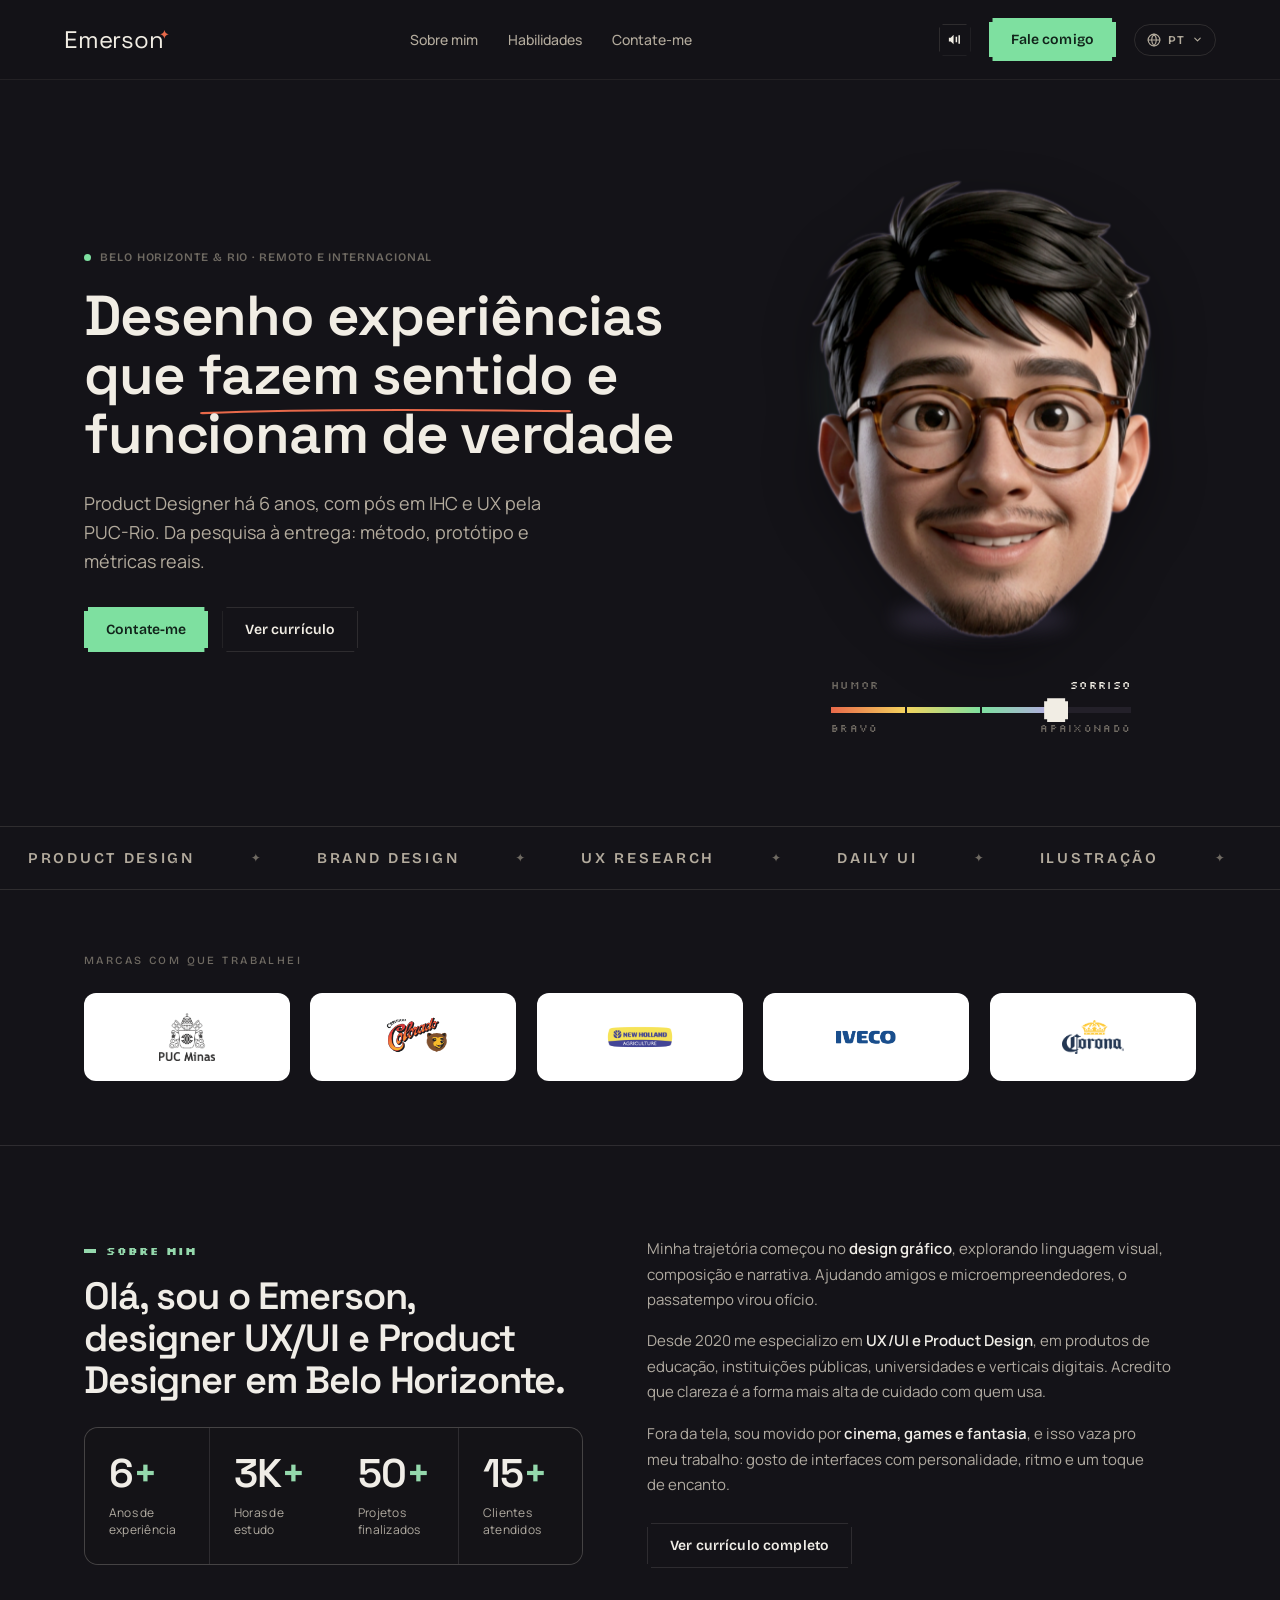
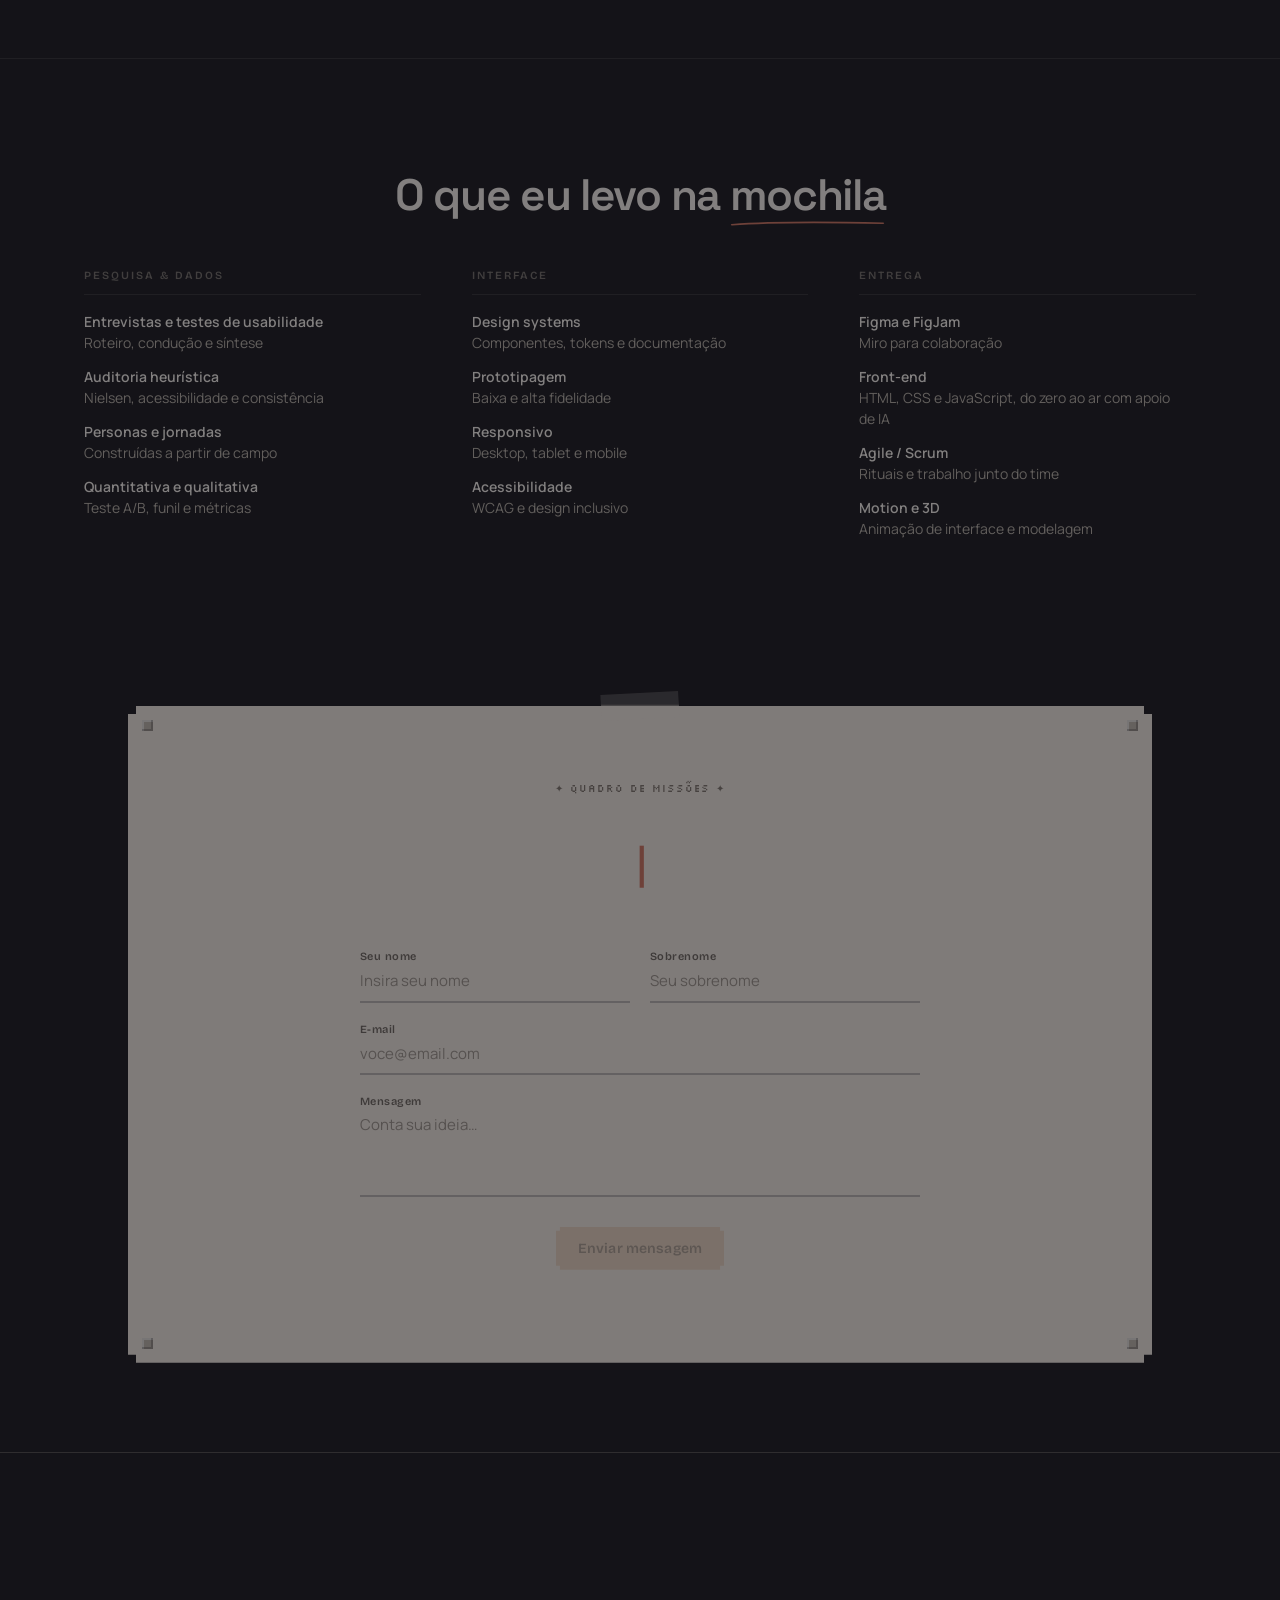
==== commit bad0b3dc: "Atualizacoes para Hotjar e melhorias" ====
--- a/index.html
+++ b/index.html
@@ -129,18 +129,52 @@
     .cv-modal-close { width: 38px; height: 38px; border-radius: 50%; border: 1px solid var(--line); background: transparent; color: var(--ink-soft); font-size: 14px; cursor: pointer; display: grid; place-items: center; transition: border-color 0.2s, color 0.2s; }
     .cv-modal-close:hover { border-color: var(--coral); color: var(--coral); }
     .cv-modal iframe { flex: 1; width: 100%; border: 0; background: #fff; display: block; }
-    @media (max-width: 700px) { .cv-modal-card { width: 96vw; } .cv-modal-bar { padding: 11px 12px 11px 16px; } }
+    @media (max-width: 700px) { .cv-modal-card { width: 100vw; top: 0; bottom: 0; border: 0; border-radius: 0; } .cv-modal-bar { padding: 10px 12px 10px 16px; } .cv-modal-title { font-size: 11px; letter-spacing: .1em; } .cv-modal iframe { overflow-x: hidden; } }
     @keyframes cvFade { from { opacity: 0; } to { opacity: 1; } }
     @keyframes cvRise { from { opacity: 0; transform: translateX(-50%) translateY(16px); } to { opacity: 1; transform: translateX(-50%); } }
+    /* som ativo: sutil, sem verde-sobre-verde */
+    #contactSubmit{transition:background .3s,color .3s,box-shadow .3s}#contactSubmit:disabled{background:color-mix(in oklch,var(--coral) 38%,var(--cream));color:rgba(26,15,11,.55);box-shadow:none!important;cursor:not-allowed;transform:none!important}
+    .sfx-btn[aria-pressed="true"]{color:var(--ink)!important;border-color:var(--line)!important}
+    /* nav some ao rolar (mobile) + botão flutuante de voltar ao topo */
+    .nav{transition:transform .8s cubic-bezier(.22,.61,.36,1),opacity .8s cubic-bezier(.22,.61,.36,1),background .3s}
+    .to-top{position:fixed;right:16px;bottom:16px;z-index:60;width:48px;height:48px;display:grid;place-items:center;background:var(--bg-3);color:var(--ink);border:1px solid var(--line);cursor:pointer;--px:4px;opacity:0;transform:translateY(12px);pointer-events:none;transition:opacity .6s var(--ease),transform .6s var(--ease)}
+    .to-top svg{width:18px;height:18px}
+    .to-top.show{opacity:1;transform:none;pointer-events:auto}
+    .to-top:hover{background:var(--mint);color:var(--bg)}
+    @media (min-width:761px){.to-top{display:none}}
+    @media (max-width:760px){
+      .nav.nav-away{transform:translateY(-100%);opacity:0;pointer-events:none}
+      .nav{gap:16px}
+      .brand{margin-right:.35em}
+      .nav-right{gap:10px!important}
+      .clients .client-logo{min-height:84px;padding:12px 8px}
+      .clients .client-logo img{max-height:calc(var(--h,34px) * 1.2)}
+    }
+    @media (max-width:400px){
+      .nav{padding-inline:14px}
+      .nav-right .btn-mint{padding-inline:12px;font-size:12.5px}
+    }
     @media (prefers-reduced-motion: reduce) {
       .avail .dot, .contact-paper .blink, .g-orbit.float, .sticker.float { animation: none !important; }
       .cv-modal-backdrop, .cv-modal-card { animation: none !important; }
       *, *::before, *::after { scroll-behavior: auto !important; }
     }
   </style>
+<!-- Hotjar Tracking Code for Emerson Siqueira - Portfolio -->
+<script>
+    (function(h,o,t,j,a,r){
+        h.hj=h.hj||function(){(h.hj.q=h.hj.q||[]).push(arguments)};
+        h._hjSettings={hjid:6804468,hjsv:6};
+        a=o.getElementsByTagName('head')[0];
+        r=o.createElement('script');r.async=1;
+        r.src=t+h._hjSettings.hjid+j+h._hjSettings.hjsv;
+        a.appendChild(r);
+    })(window,document,'https://static.hotjar.com/c/hotjar-','.js?sv=');
+</script>
 </head>
 <body data-immersive="x">
 
+<button type="button" class="to-top px-notch" id="toTop" aria-label="Voltar ao topo"><svg viewBox="0 0 24 24" fill="none" stroke="currentColor" stroke-width="2.4" stroke-linecap="round" stroke-linejoin="round" aria-hidden="true"><path d="M12 19V5"></path><path d="m5 12 7-7 7 7"></path></svg></button>
 <!-- NAV -->
 <nav class="nav">
   <a class="brand" href="index.html" aria-label="Emerson Siqueira">Emerson<span class="brand-spark" aria-hidden="true"><svg viewBox="0 0 24 24"><path class="tw" d="M12 0c.7 6.3 5.4 11 11.7 11.7C17.4 12.4 12.7 17.1 12 23.4 11.3 17.1 6.6 12.4 .3 11.7 6.6 11 11.3 6.3 12 0z" fill="var(--coral)"/></svg></span></a>
@@ -229,8 +263,8 @@
   <div class="clients" data-rail="dots" data-rail-group="3">
     <div class="client-logo" style="--h:48px"><img src="assets/business-1.png" alt="PUC Minas" /></div>
     <div class="client-logo" style="--h:44px"><img src="assets/business-5.png" alt="Cervejaria Colorado" /></div>
-    <div class="client-logo" style="--h:38px"><img src="assets/business-4.png" alt="New Holland Agriculture" /></div>
-    <div class="client-logo" style="--h:26px"><img src="assets/business-3.png" alt="IVECO" /></div>
+    <div class="client-logo" style="--h:48px"><img src="assets/business-4.png" alt="New Holland Agriculture" /></div>
+    <div class="client-logo" style="--h:34px"><img src="assets/business-3.png" alt="IVECO" /></div>
     <div class="client-logo" style="--h:34px"><img src="assets/business-2.png" alt="Corona" /></div>
   </div>
 </section>
@@ -330,7 +364,7 @@
           <li data-i18n="tree.b1n1"><b>Entrevistas e testes de usabilidade</b>Roteiro, condução e síntese</li>
           <li data-i18n="tree.b1n2"><b>Auditoria heurística</b>Nielsen, acessibilidade e consistência</li>
           <li data-i18n="tree.b1n3"><b>Personas e jornadas</b>Construídas a partir de campo</li>
-          <li data-i18n="tree.b1n4"><b>Quanti + quali</b>Teste A/B, funil e métricas</li>
+          <li data-i18n="tree.b1n4"><b>Quantitativa e qualitativa</b>Teste A/B, funil e métricas</li>
         </ul>
       </div>
       <div class="skill-col">
@@ -345,10 +379,10 @@
       <div class="skill-col">
         <h3 data-i18n="tree.b3">Entrega</h3>
         <ul class="skill-list">
-          <li data-i18n="tree.b3n1"><b>Figma, FigJam, Framer</b>Miro para colaboração</li>
-          <li data-i18n="tree.b3n2"><b>Front-end</b>HTML, CSS e handoff com dev</li>
+          <li data-i18n="tree.b3n1"><b>Figma e FigJam</b>Miro para colaboração</li>
+          <li data-i18n="tree.b3n2"><b>Front-end</b>HTML, CSS e JavaScript, do zero ao ar com apoio de IA</li>
           <li data-i18n="tree.b3n3"><b>Agile / Scrum</b>Rituais e trabalho junto do time</li>
-          <li class="soon" data-i18n="tree.b3n4"><b>Motion e 3D</b>Em treinamento</li>
+          <li data-i18n="tree.b3n4"><b>Motion e 3D</b>Animação de interface e modelagem</li>
         </ul>
       </div>
     </div>
@@ -365,7 +399,7 @@
       <h2><span class="type-rot" id="typeRot">MANDA JOBS</span><span class="blink" aria-hidden="true">|</span></h2>
       <form class="contact-form" id="contactForm" action="https://formsubmit.co/ajax/emersonsiqueira@live.com" method="POST" novalidate>
         <div class="contact-field"><label for="cf-name" data-i18n="form.name">Seu nome</label><input id="cf-name" name="Nome" type="text" autocomplete="given-name" required data-i18n-ph="form.name.ph" placeholder="Insira seu nome" /></div>
-        <div class="contact-field"><label for="cf-last" data-i18n="form.last">Sobrenome</label><input id="cf-last" name="Sobrenome" type="text" autocomplete="family-name" data-i18n-ph="form.last.ph" placeholder="Seu sobrenome" /></div>
+        <div class="contact-field"><label for="cf-last" data-i18n="form.last">Sobrenome</label><input id="cf-last" name="Sobrenome" type="text" autocomplete="family-name" required data-i18n-ph="form.last.ph" placeholder="Seu sobrenome" /></div>
         <div class="contact-field full"><label for="cf-email" data-i18n="form.email">E-mail</label><input id="cf-email" name="email" type="email" autocomplete="email" required data-i18n-ph="form.email.ph" placeholder="voce@email.com" /></div>
         <div class="contact-field full"><label for="cf-msg" data-i18n="form.msg">Mensagem</label><textarea id="cf-msg" name="Mensagem" rows="3" required data-i18n-ph="form.msg.ph" placeholder="Conta sua ideia…"></textarea></div>
         <input type="hidden" name="_subject" value="Novo contato pelo portfólio" />
@@ -374,7 +408,6 @@
       </form>
       <div style="margin-top:30px;"><button class="btn btn-coral" type="submit" form="contactForm" id="contactSubmit" data-i18n="form.send">Enviar mensagem</button></div>
       <div class="form-status" id="formStatus" role="status" aria-live="polite"></div>
-      <p class="contact-note" data-i18n="contact.note">A mensagem cai direto no meu e-mail — <strong>emersonsiqueira@live.com</strong> — e eu respondo por lá. Se preferir, me chama no <a href="https://www.linkedin.com/in/emesiqueira" target="_blank" rel="noopener">LinkedIn</a> ou no <a href="https://www.behance.net/emesiqueira" target="_blank" rel="noopener">Behance</a>.</p>
     </div>
   </div>
 </section>
@@ -445,6 +478,7 @@
     M.forEach(function(m,j){pips.appendChild(document.createElement('i'));var b=document.createElement('button');b.type='button';b.className='av-slot px-notch';b.setAttribute('aria-label',m[1]);b.innerHTML='<img src="assets/avatar/'+m[2]+'.png" alt="">';b.onclick=function(){go(j)};b.onmouseenter=function(){lab.textContent=m[1]};b.onmouseleave=function(){lab.textContent=M[idx][1]};row.appendChild(b);if(j&&j<N-1){var s=document.createElement('div');s.className='av-d-stop';s.style.left=(j/(N-1)*100)+'%';tr.insertBefore(s,kn)}});
     function pos(p){kn.style.left=p*100+'%';fill.style.width=p*100+'%'}
     function go(j){setMood(keys[(j+N)%N])}
+    window.__avNext=function(){go(idx+1)};
     window.__avSync=function(m){idx=keys.indexOf(m);curs.forEach(function(c){c.textContent=M[idx][1]});lab.textContent=M[idx][1];pips.querySelectorAll('i').forEach(function(p,j){p.classList.toggle('on',j===idx)});row.querySelectorAll('.av-slot').forEach(function(s,j){s.classList.toggle('on',j===idx)});if(!tr.classList.contains('drag'))pos(idx/(N-1))};
     moods.querySelectorAll('.av-arrow').forEach(function(b){b.onclick=function(){go(idx+ +b.dataset.d)}});
     function mv(e){var r=tr.getBoundingClientRect(),p=Math.max(0,Math.min(1,(e.clientX-r.left)/r.width));pos(p);var n=Math.round(p*(N-1));if(n!==idx)go(n)}
@@ -457,7 +491,7 @@
   document.addEventListener('pointermove',function(e){if(drag)return;var r=stage.getBoundingClientRect();var cx=r.left+r.width/2,cy=r.top+r.height/2;ty=Math.max(-1,Math.min(1,(e.clientX-cx)/(innerWidth/2)))*9;tx=Math.max(-1,Math.min(1,(e.clientY-cy)/(innerHeight/2)))*-6;});
   stage.addEventListener('pointerdown',function(e){drag={x:e.clientX,y:e.clientY,ry:ry,rx:rx};moved=false;stage.classList.add('drag');stage.setPointerCapture(e.pointerId)});
   stage.addEventListener('pointermove',function(e){if(!drag)return;var dx=e.clientX-drag.x,dy=e.clientY-drag.y;if(Math.abs(dx)+Math.abs(dy)>4)moved=true;ty=0;tx=0;});
-  function end(){if(!drag)return;drag=null;stage.classList.remove('drag');ty=0;tx=0;if(!moved){var cur=head.querySelector('img.on').dataset.mood;setMood(order[(order.indexOf(cur)+1)%order.length]);}}
+  function end(e){if(!drag)return;drag=null;stage.classList.remove('drag');ty=0;tx=0;if(!moved&&e.type==='pointerup'){if(window.__avNext)window.__avNext();else{var cur=head.querySelector('img.on').dataset.mood;setMood(order[(order.indexOf(cur)+1)%order.length]);}}}
   stage.addEventListener('pointerup',end);stage.addEventListener('pointercancel',end);
   if(reduce){head.style.transform='translate(-50%,-50%)';return;}
   (function tick(t){var k=.04,d=.86;vy=(vy+(ty-ry)*k)*d;vx=(vx+(tx-rx)*k)*d;ry+=vy;rx+=vx;var bob=Math.sin((t||0)/1400)*4;
@@ -493,6 +527,8 @@
     if(!form || !btn) return;
     const t = (k)=> (window.I18N ? window.I18N.t(k) : k);
     const btnDefault = btn.innerHTML;
+    const gate = () => { btn.disabled = !form.checkValidity(); };
+    form.addEventListener('input', gate); form.addEventListener('reset', () => setTimeout(gate)); gate();
     function setStatus(kind, key){
       status.className = 'form-status show ' + (kind || '');
       status.textContent = t(key);
@@ -526,13 +562,29 @@
       } catch(err){
         setStatus('err', 'form.err');
       } finally {
-        btn.disabled = false;
         btn.innerHTML = btnDefault;
+        gate();
       }
     });
     form.querySelectorAll('input,textarea').forEach(el=>{
       el.addEventListener('input', ()=>{ const f = el.closest('.contact-field'); if(f) f.classList.remove('invalid'); });
     });
+  })();
+
+  // Mobile: nav some depois do hero; botão flutuante leva de volta ao topo
+  (function(){
+    const nav = document.querySelector('.nav'), top = document.getElementById('toTop');
+    if(!nav || !top) return;
+    const mq = matchMedia('(max-width:760px)');
+    const upd = () => {
+      const h1 = document.querySelector('[data-i18n="hero.title"]');
+      const lim = h1 ? Math.max(120, h1.getBoundingClientRect().top + scrollY - innerHeight * 0.4) : 140;
+      const away = mq.matches && scrollY > lim;
+      nav.classList.toggle('nav-away', away);
+      top.classList.toggle('show', away);
+    };
+    addEventListener('scroll', upd, {passive:true}); mq.addEventListener('change', upd); upd();
+    top.addEventListener('click', () => scrollTo({top:0, behavior:'smooth'}));
   })();
 
   // Som da interface — desligado por padrão; a escolha do visitante persiste
--- a/styles/portfolio-v2.css
+++ b/styles/portfolio-v2.css
@@ -0,0 +1,576 @@
+@charset "UTF-8";
+/* ============================================================
+   PORTFOLIO V2 — base aesthetic shared by all 4 layout versions
+   Dark, playful, sticker-collage. Accent: mint + coral + lilac.
+   Each version's <style> adds its own hero/layout on top.
+   ============================================================ */
+
+:root {
+  --bg: #141318;
+  --bg-2: #1b1922;
+  --bg-3: #232029;
+  --cream: #ECE4D6;
+  --cream-2: #e3d9c6;
+  --ink: #f1ede4;
+  --ink-soft: #b3ab9d;
+  --ink-mute: #6f6a62;
+  --mint: #7EE0A0;
+  --coral: #E8694A;
+  --lilac: #B9A6E6;
+  --yellow: #F4D35E;
+  --line: rgba(236,228,214,0.12);
+  --line-soft: rgba(236,228,214,0.07);
+
+  --serif: 'Space Grotesk', system-ui, sans-serif;
+  --editorial: 'Space Grotesk', system-ui, sans-serif;
+  --chunk: 'Bricolage Grotesque', system-ui, sans-serif;
+  --sans: 'Manrope', system-ui, sans-serif;
+
+  --max: 1240px;
+  --pad: clamp(20px, 5vw, 64px);
+  --ease: cubic-bezier(0.22, 1, 0.36, 1);
+}
+
+* { margin: 0; padding: 0; box-sizing: border-box; }
+html { scroll-behavior: smooth; }
+body {
+  background: var(--bg);
+  color: var(--ink);
+  font-family: var(--sans);
+  -webkit-font-smoothing: antialiased;
+  overflow-x: hidden;
+}
+a { color: inherit; text-decoration: none; }
+img { display: block; max-width: 100%; }
+::selection { background: var(--mint); color: #11100f; }
+
+/* Tipografia: evitar viúvas/órfãs em todo o texto */
+h1, h2, h3, h4, h5, .cv-name, .sec-title-v2, .g-about h2 { text-wrap: balance; }
+p, li, .lead, .cv-summary, .cv-role, blockquote { text-wrap: pretty; }
+
+/* ─────────── PRIMITIVES ─────────── */
+.wrap { max-width: var(--max); margin: 0 auto; padding-left: var(--pad); padding-right: var(--pad); }
+.eyebrow {
+  font-family: var(--chunk);
+  font-size: 12px; font-weight: 600;
+  letter-spacing: 0.22em; text-transform: uppercase;
+  color: var(--mint);
+  display: inline-flex; align-items: center; gap: 10px;
+}
+.eyebrow::before { content: ""; width: 26px; height: 2px; background: var(--mint); border-radius: 2px; }
+
+.h-display {
+  font-family: var(--serif);
+  font-weight: 400;
+  line-height: 1.02;
+  letter-spacing: -0.01em;
+  color: var(--ink);
+}
+.it { font-family: var(--editorial); font-style: italic; font-weight: 500; }
+/* ênfase: mesma fonte do título + sublinhado desenhado (coral) */
+.em-ink { color: var(--ink); padding-bottom: 0.1em; background: url("data:image/svg+xml,%3Csvg xmlns='http://www.w3.org/2000/svg' viewBox='0 0 240 14' preserveAspectRatio='none'%3E%3Cpath d='M3 9.5C58 4 132 3.2 237 6.5' fill='none' stroke='%23E8694A' stroke-width='3.4' stroke-linecap='round'/%3E%3C/svg%3E") no-repeat left 100% / 100% 0.16em; }
+.hi-mint { color: var(--mint); }
+.hi-coral { color: var(--coral); }
+.hi-lilac { color: var(--lilac); }
+
+/* ─────────── BUTTONS ─────────── */
+.btn {
+  display: inline-flex; align-items: center; gap: 10px;
+  font-family: var(--chunk); font-weight: 600;
+  font-size: 14px; letter-spacing: 0.01em;
+  padding: 13px 22px; border-radius: 999px;
+  border: 0; cursor: pointer;
+  transition: transform 0.25s var(--ease), background 0.25s var(--ease);
+}
+.btn-mint { background: var(--mint); color: #11231a; }
+.btn-coral { background: var(--coral); color: #1a0f0b; }
+.btn-cream { background: var(--cream); color: #1a1820; }
+.btn-ghost { background: transparent; color: var(--ink); border: 1.5px solid var(--line); }
+.btn:hover { transform: translateY(-2px); }
+.btn-ghost:hover { border-color: var(--mint); color: var(--mint); }
+
+/* ─────────── NAV ─────────── */
+.nav {
+  position: sticky; top: 0; z-index: 50;
+  display: flex; align-items: center; justify-content: space-between;
+  padding: 18px var(--pad);
+  background: color-mix(in srgb, var(--bg) 82%, transparent);
+  backdrop-filter: blur(12px);
+  border-bottom: 1px solid var(--line-soft);
+}
+.nav-logo { font-family: var(--serif); font-size: 24px; color: var(--ink); letter-spacing: -0.01em; }
+
+/* ─────────── BRAND (Faísca — wordmark + sparkle) ─────────── */
+.brand {
+  display: inline-block; position: relative;
+  font-family: var(--serif); font-size: 24px; color: var(--ink);
+  letter-spacing: -0.01em; line-height: 1; white-space: nowrap;
+}
+.brand-emk { position: relative; display: inline-block; }
+.brand-spark { position: absolute; top: 0.10em; right: -0.24em; width: 0.37em; height: 0.37em; pointer-events: none; }
+.brand-spark svg { display: block; width: 100%; height: 100%; overflow: visible; }
+.brand-spark .tw { transform-origin: center; }
+@keyframes brand-tw {
+  0%, 100% { opacity: 0.6; transform: scale(0.8) rotate(0deg); }
+  50% { opacity: 1; transform: scale(1.18) rotate(22deg); }
+}
+
+/* ─────────── LANGUAGE SWITCH ─────────── */
+.lang-switch { position: relative; }
+.lang-btn {
+  display: inline-flex; align-items: center; gap: 7px;
+  font-family: var(--chunk); font-size: 12px; font-weight: 600; letter-spacing: 0.08em;
+  color: var(--ink-soft); background: transparent; border: 1.5px solid var(--line);
+  border-radius: 999px; padding: 8px 12px; cursor: pointer;
+  transition: border-color 0.2s, color 0.2s;
+}
+.lang-btn:hover { border-color: var(--mint); color: var(--ink); }
+.lang-btn svg { width: 14px; height: 14px; }
+.lang-btn .chev { transition: transform 0.25s var(--ease); }
+.lang-switch.open .lang-btn .chev { transform: rotate(180deg); }
+.lang-switch.open .lang-btn { border-color: var(--mint); color: var(--ink); }
+.lang-menu {
+  position: absolute; top: calc(100% + 10px); right: 0; z-index: 60;
+  background: var(--bg-2); border: 1px solid var(--line); border-radius: 12px;
+  padding: 6px; min-width: 150px;
+  box-shadow: 0 18px 40px rgba(0,0,0,0.45);
+  opacity: 0; visibility: hidden; transform: translateY(-6px);
+  transition: opacity 0.2s var(--ease), transform 0.2s var(--ease), visibility 0.2s;
+}
+.lang-switch.open .lang-menu { opacity: 1; visibility: visible; transform: translateY(0); }
+.lang-menu button {
+  display: flex; align-items: center; justify-content: space-between; gap: 12px; width: 100%;
+  font-family: var(--sans); font-size: 13.5px; font-weight: 500; color: var(--ink-soft);
+  background: transparent; border: 0; border-radius: 8px; padding: 9px 12px; cursor: pointer;
+  text-align: left; transition: background 0.18s, color 0.18s;
+}
+.lang-menu button .code { font-family: var(--chunk); font-size: 10px; letter-spacing: 0.12em; color: var(--ink-mute); }
+.lang-menu button:hover { background: var(--bg-3); color: var(--ink); }
+.lang-menu button[aria-current="true"] { color: var(--mint); }
+.lang-menu button[aria-current="true"] .code { color: var(--mint); }
+.nav-links { display: flex; align-items: center; gap: 30px; }
+.nav-links a { font-family: var(--sans); font-size: 14px; font-weight: 500; color: var(--ink-soft); transition: color 0.2s; }
+.nav-links a:hover { color: var(--ink); }
+.nav-right { display: flex; align-items: center; gap: 18px; }
+.nav-lang { font-family: var(--chunk); font-size: 12px; font-weight: 600; letter-spacing: 0.1em; color: var(--ink-soft); display: flex; align-items: center; gap: 6px; }
+@media (max-width: 760px) { .nav-links { display: none; } }
+
+/* ─────────── STICKERS ─────────── */
+.sticker { position: absolute; pointer-events: none; filter: drop-shadow(0 8px 14px rgba(0,0,0,0.35)); z-index: 2; }
+.sticker img { width: 100%; height: 100%; }
+.sticker.float { animation: stk-float 6s var(--ease) infinite; }
+@keyframes stk-float { 0%,100% { transform: translateY(0) rotate(var(--rot,0deg)); } 50% { transform: translateY(-10px) rotate(var(--rot,0deg)); } }
+
+.sticker-text {
+  position: absolute; z-index: 2;
+  font-family: var(--chunk); font-weight: 700;
+  font-size: 14px; line-height: 1.05;
+  padding: 9px 15px; border-radius: 10px;
+  color: #1a1820;
+  box-shadow: 0 8px 16px rgba(0,0,0,0.3);
+  border: 2.5px solid #fff;
+  white-space: nowrap;
+  pointer-events: none;
+}
+.st-mint { background: var(--mint); }
+.st-coral { background: var(--coral); color: #fff; }
+.st-lilac { background: var(--lilac); }
+.st-cream { background: var(--cream); }
+.st-yellow { background: var(--yellow); }
+
+/* tape strip */
+.tape {
+  position: absolute; z-index: 3;
+  width: 78px; height: 26px;
+  background: rgba(236,228,214,0.22);
+  border-left: 1px dashed rgba(236,228,214,0.4);
+  border-right: 1px dashed rgba(236,228,214,0.4);
+  backdrop-filter: blur(1px);
+}
+
+/* ─────────── MARQUEE ─────────── */
+.marquee { overflow: hidden; border-block: 1px solid var(--line); }
+.marquee-track { display: flex; gap: 56px; width: max-content; animation: marq 26s linear infinite; padding: 22px 28px; }
+.marquee:hover .marquee-track { animation-play-state: paused; }
+@keyframes marq { to { transform: translateX(-50%); } }
+.marquee-item { font-family: var(--chunk); font-weight: 600; font-size: 15px; letter-spacing: 0.18em; text-transform: uppercase; color: var(--ink-soft); display: flex; align-items: center; gap: 56px; white-space: nowrap; }
+.marquee-item::after { content: "\2726"; font-size: 0.8em; color: var(--ink-mute); letter-spacing: 0; }
+
+/* ─────────── CLIENT STRIP ─────────── */
+.clients-label { font-family: var(--chunk); font-size: 11px; font-weight: 500; letter-spacing: 0.22em; text-transform: uppercase; color: var(--ink-mute); margin: 0 0 26px; }
+.clients { display: grid; grid-template-columns: repeat(5, 1fr); gap: clamp(12px,1.6vw,20px); align-items: stretch; }
+.client-logo { display: grid; place-items: center; background: #fff; border-radius: 12px; padding: 20px 18px; min-height: 84px; transition: transform 0.35s var(--ease); }
+.client-logo:hover { transform: translateY(-3px); }
+.client-logo img { max-height: var(--h, 34px); width: auto; max-width: 100%; object-fit: contain; opacity: 0.9; transition: opacity 0.35s var(--ease); }
+.client-logo:hover img { opacity: 1; }
+@media (max-width: 760px) {
+  /* logos: três por página em trilha única — os cards mantêm tamanho igual */
+  .clients { display: flex; grid-template-columns: none; overflow-x: auto; scroll-snap-type: x mandatory; overscroll-behavior-x: contain; scrollbar-width: none; -webkit-overflow-scrolling: touch; margin: 0 calc(-1 * var(--pad)); padding: 2px var(--pad); gap: 10px; }
+  .clients::-webkit-scrollbar { display: none; }
+  .clients .client-logo { flex: 0 0 calc((100% - 20px) / 3); scroll-snap-align: center; min-height: 72px; padding: 14px 10px; }
+  .clients-label { margin-bottom: 16px; }
+}
+
+/* ─────────── STATS ─────────── */
+.stats { display: grid; grid-template-columns: repeat(4, 1fr); gap: 1px; background: var(--line); border: 1px solid var(--line); border-radius: 14px; overflow: hidden; }
+.stat { background: var(--bg); padding: 26px 24px; }
+.stat .n { font-family: var(--serif); font-size: 40px; color: var(--ink); line-height: 1; }
+.stat .n .u { color: var(--mint); }
+.stat .l { font-family: var(--sans); font-size: 12px; color: var(--ink-soft); margin-top: 10px; letter-spacing: 0.02em; }
+@media (max-width: 620px) { .stats { grid-template-columns: 1fr 1fr; } }
+
+/* ─────────── PROJECT CARDS ─────────── */
+.proj-card { position: relative; display: flex; flex-direction: column; border-radius: 16px; overflow: hidden; background: var(--bg-2); border: 1px solid var(--line); transition: transform 0.3s var(--ease), border-color 0.3s; }
+.proj-card:hover { transform: translateY(-4px); border-color: var(--mint); }
+.proj-thumb { aspect-ratio: 16/11; width: 100%; background-size: cover; background-position: center; position: relative; }
+.proj-body { padding: 24px 26px 28px; flex: 1; display: flex; flex-direction: column; }
+.proj-tags { display: flex; gap: 8px; flex-wrap: wrap; margin-bottom: 12px; }
+.proj-tag { font-family: var(--chunk); font-size: 10px; font-weight: 600; letter-spacing: 0.1em; text-transform: uppercase; color: var(--ink-soft); border: 1px solid var(--line); border-radius: 999px; padding: 5px 11px; }
+.proj-card h3 { font-family: var(--serif); font-size: 22px; line-height: 1.12; color: var(--ink); margin-bottom: 18px; }
+.proj-card p { font-family: var(--sans); font-size: 13.5px; line-height: 1.55; color: var(--ink-soft); }
+.proj-meta { font-family: var(--chunk); font-size: 11px; font-weight: 600; letter-spacing: 0.16em; text-transform: uppercase; color: var(--mint); margin-bottom: 12px; }
+
+/* ─────────── CONTACT ─────────── */
+.contact-paper {
+  position: relative;
+  background: var(--cream);
+  color: #1a1820;
+  border-radius: 16px;
+  padding: clamp(40px, 6vw, 76px);
+  text-align: center;
+}
+.contact-paper h2 { font-family: var(--chunk); font-weight: 800; font-size: clamp(28px, 4.6vw, 52px); line-height: 1.05; letter-spacing: -0.02em; color: #1a1820; text-wrap: balance; }
+/* caixa do título reservada em 2 linhas: o texto rotativo nunca reflui o form */
+.contact-paper h2 { display: flex; align-items: center; justify-content: center; gap: 0.04em; min-height: 2.1em; }
+.contact-paper .blink { color: var(--coral); font-weight: 400; animation: caret 1s steps(1, end) infinite; }
+@keyframes caret { 0%, 49% { opacity: 1 } 50%, 100% { opacity: 0 } }
+.type-rot { white-space: pre-wrap; }
+.contact-form { display: grid; grid-template-columns: 1fr 1fr; gap: 20px; max-width: 560px; margin: 32px auto 0; text-align: left; }
+.contact-field { border-bottom: 2px solid rgba(26,24,32,0.25); padding-bottom: 8px; }
+.contact-field label { font-family: var(--chunk); font-size: 11px; font-weight: 600; letter-spacing: 0.04em; color: #6b6357; display: block; margin-bottom: 6px; }
+.contact-field .ph { font-family: var(--sans); font-size: 15px; color: #9a9183; }
+.contact-field input, .contact-field textarea {
+  width: 100%; background: transparent; border: 0; outline: none;
+  font-family: var(--sans); font-size: 15px; color: #1a1820;
+  resize: none; padding: 0; line-height: 1.5;
+}
+.contact-field textarea { min-height: 26px; }
+.contact-field input::placeholder, .contact-field textarea::placeholder { color: #9a9183; opacity: 1; }
+.contact-field { transition: border-color 0.2s var(--ease); }
+.contact-field:focus-within { border-bottom-color: var(--coral); }
+.contact-field.invalid { border-bottom-color: var(--coral); }
+.contact-field.full { grid-column: 1 / -1; }
+@media (max-width: 560px) { .contact-form { grid-template-columns: 1fr; } }
+
+.btn[disabled] { opacity: 0.55; cursor: progress; pointer-events: none; }
+.form-status {
+  max-width: 560px; margin: 16px auto 0; text-align: left;
+  font-family: var(--sans); font-size: 14px; line-height: 1.5;
+  min-height: 1px; opacity: 0; transition: opacity 0.3s var(--ease);
+}
+.form-status.show { opacity: 1; }
+.form-status.ok { color: #2f7d4f; }
+.form-status.err { color: var(--coral); }
+
+/* ─────────── FOOTER ─────────── */
+.foot-v2 { padding: 56px var(--pad) 40px; border-top: 1px solid var(--line); }
+.foot-v2-row { display: flex; align-items: flex-end; justify-content: space-between; gap: 24px; flex-wrap: wrap; }
+.foot-v2 .name { font-family: var(--serif); font-size: 28px; color: var(--ink); }
+.foot-v2 .role { font-family: var(--sans); font-size: 13px; color: var(--ink-soft); margin-top: 4px; }
+.foot-v2 .mail { font-family: var(--chunk); font-weight: 600; font-size: 16px; color: var(--mint); }
+
+/* footer email — copy to clipboard */
+.mail-copy {
+  position: relative;
+  display: inline-flex; align-items: center; gap: 12px;
+  font-family: var(--chunk); font-weight: 600; font-size: 16px;
+  color: var(--ink-soft); background: transparent;
+  border: 1.5px solid var(--line); border-radius: 999px;
+  padding: 11px 16px; cursor: pointer;
+  transition: color 0.35s var(--ease), border-color 0.35s var(--ease), background 0.35s var(--ease);
+}
+.mail-copy svg.mail-ico-left { color: var(--ink-mute); }
+.mail-copy:hover { color: var(--ink); border-color: color-mix(in srgb, var(--ink) 25%, var(--line)); background: transparent; }
+.mail-copy:hover .ico-copy { color: var(--ink-soft); }
+.mail-copy svg { width: 18px; height: 18px; flex: none; display: block; }
+.mail-copy .mail-text { letter-spacing: 0.01em; }
+.mail-copy .mail-ico-act { position: relative; display: inline-grid; place-items: center; width: 18px; height: 18px; }
+.mail-copy .mail-ico-act .ico-check { display: none; color: var(--mint); }
+.mail-copy.copied { border-color: var(--mint); color: var(--mint); }
+.mail-copy.copied .ico-copy { display: none; }
+.mail-copy.copied .ico-check { display: block; }
+.mail-tip {
+  position: absolute; left: 50%; bottom: calc(100% + 10px); transform: translateX(-50%) translateY(3px);
+  font-family: var(--sans); font-weight: 500; font-size: 11.5px; letter-spacing: 0.02em;
+  color: var(--ink-soft); background: transparent; padding: 0; white-space: nowrap;
+  opacity: 0; pointer-events: none; transition: opacity 0.35s var(--ease), transform 0.35s var(--ease);
+}
+.mail-copy:hover .mail-tip, .mail-copy:focus-visible .mail-tip { opacity: 1; transform: translateX(-50%) translateY(0); }
+@media (max-width: 480px) { .mail-copy .mail-text { font-size: 14px; } }
+.foot-v2 .copy { font-family: var(--sans); font-size: 12px; color: var(--ink-mute); margin-top: 28px; }
+
+/* footer right column + social icons */
+.foot-right { display: flex; flex-direction: column; align-items: flex-end; gap: 16px; }
+.socials { display: flex; gap: 10px; margin-top: 18px; }
+.social { position: relative; width: 42px; height: 42px; border-radius: 50%; border: 1px solid var(--line); display: grid; place-items: center; color: var(--ink-mute); transition: color 0.35s var(--ease), border-color 0.35s var(--ease); }
+.social:hover { color: var(--ink); border-color: color-mix(in srgb, var(--ink) 30%, var(--line)); }
+.social svg { width: 18px; height: 18px; display: block; }
+.social svg[viewBox^="0.5 94"] { width: 25px; height: 25px; }
+.social::after {
+  content: attr(aria-label);
+  position: absolute; left: 50%; bottom: calc(100% + 10px); transform: translateX(-50%) translateY(3px);
+  font-family: var(--sans); font-weight: 500; font-size: 11.5px; letter-spacing: 0.02em;
+  color: var(--ink-soft); background: transparent; padding: 0; white-space: nowrap;
+  opacity: 0; pointer-events: none; transition: opacity 0.35s var(--ease), transform 0.35s var(--ease);
+}
+.social:hover::after, .social:focus-visible::after { opacity: 1; transform: translateX(-50%) translateY(0); }
+@media (max-width: 560px) {
+  .foot-right { align-items: flex-start; }
+}
+
+/* section header generic */
+.sec-head-v2 { display: flex; align-items: baseline; justify-content: space-between; gap: 24px; flex-wrap: wrap; margin-bottom: 36px; }
+.sec-title-v2 { font-family: var(--serif); font-size: clamp(28px, 4vw, 44px); line-height: 1.05; color: var(--ink); }
+
+/* reveal */
+.rv { opacity: 0; transform: translateY(22px); transition: opacity 0.7s var(--ease), transform 0.7s var(--ease); }
+.rv.in { opacity: 1; transform: none; }
+@media (prefers-reduced-motion: reduce) { .rv { opacity: 1; transform: none; } .sticker.float { animation: none; } .marquee-track { animation: none; } .brand-spark .tw { animation: none; } }
+
+/* ─────────── PIXEL LAYER — acentos dungeon (leve) ─────────── */
+:root { --pixel: 'Silkscreen', 'Courier New', monospace; --px: 5px; }
+/* canto pixelado real (degrau, não chanfro) — usado em cards, botões e papel */
+.px-notch { border-radius: 0 !important; clip-path: polygon(var(--px) 0, calc(100% - var(--px)) 0, calc(100% - var(--px)) var(--px), 100% var(--px), 100% calc(100% - var(--px)), calc(100% - var(--px)) calc(100% - var(--px)), calc(100% - var(--px)) 100%, var(--px) 100%, var(--px) calc(100% - var(--px)), 0 calc(100% - var(--px)), 0 var(--px), var(--px) var(--px)); }
+.btn { --px: 4px; border-radius: 0; clip-path: polygon(var(--px) 0, calc(100% - var(--px)) 0, calc(100% - var(--px)) var(--px), 100% var(--px), 100% calc(100% - var(--px)), calc(100% - var(--px)) calc(100% - var(--px)), calc(100% - var(--px)) 100%, var(--px) 100%, var(--px) calc(100% - var(--px)), 0 calc(100% - var(--px)), 0 var(--px), var(--px) var(--px)); }
+.eyebrow { font-family: var(--pixel); font-size: 10.5px; letter-spacing: 0.1em; }
+.eyebrow::before { border-radius: 0; height: 4px; width: 12px; }
+.proj-meta { font-family: var(--pixel); font-size: 10px; letter-spacing: 0.06em; }
+.proj-card { --px: 6px; }
+.proj-card, .proj-thumb { border-radius: 0; }
+
+/* rodapé de leitura rápida do card */
+.proj-facts { margin-top: auto; padding-top: 18px; border-top: 1px solid var(--line); display: grid; gap: 9px; }
+.proj-fact { display: flex; align-items: baseline; gap: 10px; font-family: var(--sans); font-size: 12.5px; line-height: 1.4; }
+.proj-fact .k { flex: 0 0 58px; font-size: 10px; font-weight: 600; letter-spacing: 0.1em; text-transform: uppercase; color: var(--ink-mute); }
+.proj-fact .v { color: var(--ink-soft); }
+.proj-more { display: inline-flex; align-items: center; gap: 8px; margin-top: 20px; font-family: var(--chunk); font-size: 12px; font-weight: 600; letter-spacing: 0.04em; color: var(--mint); }
+.proj-more svg { width: 14px; height: 14px; transition: transform 0.3s var(--ease); }
+.proj-card:hover .proj-more svg { transform: translateX(4px); }
+
+/* habilidades — três colunas, hairlines, sem diagrama */
+.g-tree { padding: clamp(48px,6vw,80px) 0; border-top: 1px solid var(--line); }
+.skill-cols { display: grid; grid-template-columns: repeat(3, 1fr); gap: clamp(26px,4vw,56px); margin-top: clamp(34px,4vw,52px); }
+.skill-col { display: flex; flex-direction: column; gap: 16px; }
+.skill-col h3 { font-family: var(--chunk); font-size: 11px; font-weight: 600; letter-spacing: 0.18em; text-transform: uppercase; color: var(--ink-mute); padding-bottom: 12px; border-bottom: 1px solid var(--line); }
+.skill-list { list-style: none; margin: 0; padding: 0; display: flex; flex-direction: column; gap: 13px; }
+.skill-list li { font-family: var(--sans); font-size: 14px; line-height: 1.5; color: var(--ink-soft); }
+.skill-list li b { display: block; color: var(--ink); font-weight: 600; }
+.skill-list li.soon { color: var(--ink-mute); }
+.skill-list li.soon b { color: var(--ink-soft); }
+.skill-list li.soon::after { content: attr(data-note); display: inline-block; margin-left: 8px; font-family: var(--chunk); font-size: 9.5px; font-weight: 600; letter-spacing: 0.12em; text-transform: uppercase; color: var(--ink-mute); border: 1px solid var(--line); border-radius: 999px; padding: 2px 8px; vertical-align: 1px; }
+.skill-tabs:empty { display: none; }
+@media (max-width: 760px) { .skill-tabs { margin-top: clamp(26px,4vw,34px); } }
+/* habilidades no mobile: abas nomeadas + painel com hairlines.
+   A altura da seção passa a ser a de UMA frente, não a soma das três. */
+@media (max-width: 760px) {
+  .skill-cols { display: flex; grid-template-columns: none; gap: 0; overflow-x: auto; scroll-snap-type: x mandatory; overscroll-behavior-x: contain; scrollbar-width: none; -webkit-overflow-scrolling: touch; margin: 18px calc(-1 * var(--pad)) 0; padding: 0 var(--pad); }
+  .skill-cols::-webkit-scrollbar { display: none; }
+  .skill-col { flex: 0 0 100%; scroll-snap-align: center; gap: 0; }
+  .skill-col > h3 { display: none; }
+  .skill-list { gap: 0; border-top: 1px solid var(--line); }
+  .skill-list li { padding: 15px 2px; border-bottom: 1px solid var(--line); font-size: 13px; color: var(--ink-mute); }
+  .skill-list li b { margin-bottom: 4px; font-size: 15px; letter-spacing: -0.01em; }
+  .skill-list li:last-child { border-bottom: 0; }
+  .skill-list li.soon::after { margin-left: 0; margin-top: 8px; display: block; width: max-content; }
+}
+
+/* ─────────── MOBILE: utilidades de espaço ───────────
+   Regra: em telas pequenas, conjuntos curtos de cards viram trilha
+   deslizante (um gesto lateral em vez de três telas de rolagem);
+   texto e alvos de toque nunca encolhem abaixo do legível.
+   O gesto é anunciado por um CONTROLE (pontos/abas clicáveis, .rail-nav),
+   nunca por uma frase de instrução. */
+.rail-nav { display: none; }
+@media (max-width: 760px) {
+  .rail-nav { display: flex; align-items: center; }
+  .rail-nav[hidden] { display: none; }
+  .rail-btn { appearance: none; background: none; border: 0; cursor: pointer; color: var(--ink-mute); transition: color 0.2s var(--ease); }
+  /* pontos: quadradinhos, na chave pixel do resto do site */
+  .rail-nav.is-dots { gap: 2px; margin-top: 16px; justify-content: center; }
+  .rail-nav.is-dots .rail-btn { width: 34px; height: 34px; display: grid; place-items: center; }
+  .rail-nav.is-dots .rail-btn::before { content: ""; width: 7px; height: 7px; background: var(--line); transition: background 0.2s var(--ease), width 0.2s var(--ease); }
+  .rail-nav.is-dots .rail-btn.on::before { width: 20px; background: var(--mint); }
+  /* abas: rótulo real, alvo de 44px, trilho com hairline de base */
+  .rail-nav.is-tabs { gap: 4px; margin: 0 calc(-1 * var(--pad)); padding: 0 var(--pad); border-bottom: 1px solid var(--line); overflow-x: auto; scrollbar-width: none; }
+  .rail-nav.is-tabs::-webkit-scrollbar { display: none; }
+  .rail-nav.is-tabs .rail-btn { flex: 0 0 auto; min-height: 44px; padding: 0 12px; font-family: var(--chunk); font-size: 11px; font-weight: 600; letter-spacing: 0.14em; text-transform: uppercase; white-space: nowrap; box-shadow: inset 0 -1px 0 transparent; }
+  .rail-nav.is-tabs .rail-btn.on { color: var(--ink); box-shadow: inset 0 -2px 0 var(--mint); }
+  .rail-nav.is-tabs .rail-btn:first-child { padding-left: 0; }
+
+  /* .m-rail.m-rail: a regra .g-proj-grid vive no <style> inline do index,
+     que vem depois deste arquivo — sem o dobro de especificidade a trilha perde. */
+  .m-rail.m-rail { display: flex; grid-template-columns: none; gap: 14px; overflow-x: auto; scroll-snap-type: x mandatory; overscroll-behavior-x: contain; scrollbar-width: none; -webkit-overflow-scrolling: touch; margin: 0 calc(-1 * var(--pad)); padding: 2px var(--pad) 6px; }
+  .m-rail.m-rail::-webkit-scrollbar { display: none; }
+  .m-rail.m-rail > * { flex: 0 0 min(80%, 330px); scroll-snap-align: center; }
+  .proj-body { padding: 18px 18px 22px; }
+  .proj-card h3 { font-size: 19px; margin-bottom: 12px; }
+  .nav-lang, .btn { min-height: 44px; display: inline-flex; align-items: center; }
+}
+@media (max-width: 480px) {
+  .clients { grid-template-columns: repeat(2, 1fr); gap: 10px; }
+  .client-logo { min-height: 68px; padding: 14px 12px; }
+  .stat { padding: 18px 16px; }
+  .stat .n { font-size: 32px; }
+}
+/* toque: sem estado de hover preso depois do tap */
+@media (hover: none) { .proj-card:hover, .client-logo:hover, .btn:hover { transform: none; } }
+
+/* quadro de missões: pregos nos cantos do papel */
+.contact-paper { --px: 8px; }
+.px-nail { position: absolute; width: 11px; height: 11px; background: #b9b0a0; box-shadow: inset -2px -2px 0 rgba(0,0,0,0.22), inset 2px 2px 0 rgba(255,255,255,0.5); pointer-events: none; }
+.px-nail.tl { top: 14px; left: 14px; } .px-nail.tr { top: 14px; right: 14px; }
+.px-nail.bl { bottom: 14px; left: 14px; } .px-nail.br { bottom: 14px; right: 14px; }
+.quest-label { font-family: var(--pixel); font-size: 10px; letter-spacing: 0.1em; color: #7c7364; display: block; margin-bottom: 14px; }
+
+/* som: ligado só se o visitante quiser */
+.sfx-btn { display: grid; place-items: center; width: 32px; height: 32px; background: none; border: 1px solid var(--line); cursor: pointer; color: var(--ink-mute); --px: 4px; transition: color .2s, border-color .2s; }
+.sfx-btn:hover { color: var(--ink); border-color: var(--ink-soft); }
+.sfx-btn[aria-pressed="true"] { color: var(--mint); border-color: var(--mint); }
+.sfx-btn svg { width: 15px; height: 15px; display: block; }
+.sfx-btn .wave { display: none; } .sfx-btn[aria-pressed="true"] .wave { display: block; }
+.sfx-btn .mute { display: block; } .sfx-btn[aria-pressed="true"] .mute { display: none; }
+
+/* stickers agora são pixel art — nada de suavizar */
+.sticker img { image-rendering: pixelated; }
+
+/* títulos Space Grotesk — peso e tracking ajustados para o display */
+h1,h2,.sec-title-v2,.proj-card h3,.h-display{letter-spacing:-0.03em;font-weight:600}
+.stat .n{font-weight:600;letter-spacing:-0.03em}
+.it{font-style:normal;font-weight:600}
+
+/* poção do amor — a rolha salta e sobem coraçõezinhos no hover */
+.sticker.potion-love { pointer-events: auto; }
+.potion-love img { position: absolute; inset: 0; width: 100%; height: 100%; }
+.potion-love .pl-cork { transition: transform .34s cubic-bezier(.2,.9,.25,1); transform-origin: 50% 90%; z-index: 2; }
+.potion-love:hover .pl-cork, .potion-love:focus-visible .pl-cork { transform: translate(26%, -46%) rotate(28deg); }
+.pl-hearts { position: absolute; inset: 0; pointer-events: none; }
+.pl-hearts i { position: absolute; left: 50%; top: 16%; width: 20%; height: 20%; background: url("../assets/stickers/px-heart-mini.svg") center / contain no-repeat; image-rendering: pixelated; opacity: 0; }
+.potion-love:hover .pl-hearts i { animation: plRise 1.25s steps(9, end) infinite; }
+@keyframes plRise {
+  0% { opacity: 0; transform: translate(-50%, 10%) scale(.5); }
+  15% { opacity: 1; transform: translate(-50%, -10%) scale(1); }
+  100% { opacity: 0; transform: translate(var(--dx, -50%), -150%) scale(1.15); }
+}
+@media (prefers-reduced-motion: reduce) { .potion-love:hover .pl-hearts i { animation: none; } .potion-love:hover .pl-cork { transform: translate(20%, -34%) rotate(20deg); } }
+
+/* ─────────── STICKERS REATIVOS ───────────
+   Cada item tem um gesto próprio: o chapéu deixa cair faísca, o siamês ronrona,
+   a laranja se espreguiça, a poção de mana pipoca energia, a estrela cintila
+   sem girar e a chave dá um lampejo. Tudo curto, suave e só no hover. */
+.sticker.fx { pointer-events: auto; }
+.sticker.fx.fx-passive { pointer-events: none; }
+.sticker.fx > img { position: absolute; inset: 0; width: 100%; height: 100%; transition: transform .45s cubic-bezier(.22,.9,.24,1); }
+.fx-burst { position: absolute; inset: 0; pointer-events: none; }
+.fx-burst i { position: absolute; left: 50%; top: 18%; width: 24%; height: 24%; background-position: center; background-size: contain; background-repeat: no-repeat; image-rendering: pixelated; opacity: 0; }
+.fx-hat .fx-burst i, .fx-star .fx-burst i { background-image: url("../assets/stickers/px-spark-mini.svg"); }
+.fx-quill .fx-burst i { background-image: url("../assets/stickers/px-ink-mini.svg"); }
+.fx-cat .fx-burst i { background-image: url("../assets/stickers/px-heart-mini.svg"); }
+.fx-cat.fx-note .fx-burst i { background-image: url("../assets/stickers/px-note-mini.svg"); }
+.fx-mana .fx-burst i { background-image: url("../assets/stickers/px-energy-mini.svg"); }
+.fx-key .fx-burst { display: none; }
+
+/* CHAPÉU FALANTE — dois quadros de sprite: a ponta acena e a boca sorri */
+.fx-hat .hat-b { opacity: 0; }
+.g-portrait-wrap:hover .fx-hat > img { transform: translateY(-8%); }
+.g-portrait-wrap:hover .fx-hat .hat-a { animation: hatFrameA 1.05s steps(1, end) infinite; }
+.g-portrait-wrap:hover .fx-hat .hat-b { animation: hatFrameB 1.05s steps(1, end) infinite; }
+@keyframes hatFrameA { 0%, 45% { opacity: 1; } 46%, 100% { opacity: 0; } }
+@keyframes hatFrameB { 0%, 45% { opacity: 0; } 46%, 100% { opacity: 1; } }
+
+/* SIAMÊS — carinho: encosta a cabeça, ronrona, um coração sobe devagar */
+.g-portrait-wrap:hover .fx-cat > img { animation: purr 1.9s ease-in-out infinite; transform-origin: 50% 92%; }
+@keyframes purr {
+  0%, 100% { transform: rotate(-3deg) scaleY(1); }
+  30% { transform: rotate(4deg) scaleY(.965); }
+  62% { transform: rotate(-1deg) scaleY(1.02); }
+}
+.fx-cat .fx-burst i:nth-child(n+2) { display: none; }
+.g-portrait-wrap:hover .fx-cat .fx-burst i { animation: heartFloat 2.6s ease-out infinite; }
+@keyframes heartFloat {
+  0% { opacity: 0; transform: translate(-50%, 12%) scale(.45); }
+  22% { opacity: .95; transform: translate(-44%, -18%) scale(1); }
+  60% { transform: translate(-60%, -68%) scale(1); }
+  100% { opacity: 0; transform: translate(-48%, -118%) scale(.85); }
+}
+
+/* LARANJA — se espreguiça e a notinha escapa de lado */
+.fx-note:hover > img { animation: stretch 1.7s ease-in-out infinite; transform-origin: 50% 100%; }
+@keyframes stretch {
+  0%, 100% { transform: scale(1, 1) rotate(0); }
+  42% { transform: scale(1.07, .93) rotate(3deg); }
+  72% { transform: scale(.98, 1.04) rotate(-1deg); }
+}
+.fx-note .fx-burst i:nth-child(n+3) { display: none; }
+.fx-note:hover .fx-burst i { animation: noteDrift 2.3s ease-out infinite; }
+@keyframes noteDrift {
+  0% { opacity: 0; transform: translate(-50%, 8%) rotate(-6deg) scale(.5); }
+  25% { opacity: 1; transform: translate(-20%, -22%) rotate(4deg) scale(1); }
+  100% { opacity: 0; transform: translate(70%, -85%) rotate(20deg) scale(.9); }
+}
+
+/* POÇÃO DE MANA — balança e a energia pipoca pra fora, radial */
+.fx-mana:hover > img { animation: slosh 1.5s ease-in-out infinite; }
+@keyframes slosh { 0%, 100% { transform: rotate(-5deg); } 50% { transform: rotate(6deg); } }
+.fx-mana .fx-burst i { top: 40%; }
+.fx-mana:hover .fx-burst i { animation: manaPop 1.35s ease-out infinite; }
+@keyframes manaPop {
+  0% { opacity: 0; transform: translate(-50%, -50%) scale(.25); }
+  35% { opacity: 1; }
+  100% { opacity: 0; transform: translate(calc(-50% + var(--tx, 0%)), calc(-50% + var(--ty, 0%))) scale(.8); }
+}
+
+/* PENA — escreve: mergulha no tinteiro e pinga nanquim */
+.fx-quill:hover > img { animation: quillWrite 1.6s ease-in-out infinite; transform-origin: 30% 75%; }
+@keyframes quillWrite {
+  0%, 100% { transform: rotate(0) translate(0, 0); }
+  30% { transform: rotate(-9deg) translate(-4%, 5%); }
+  55% { transform: rotate(3deg) translate(2%, -2%); }
+  78% { transform: rotate(-4deg) translate(-1%, 2%); }
+}
+.fx-quill .fx-burst i { left: 38%; top: 58%; width: 17%; height: 17%; }
+.fx-quill:hover .fx-burst i { animation: inkDrop 1.6s ease-in infinite; }
+@keyframes inkDrop {
+  0% { opacity: 0; transform: translate(-50%, -20%) scale(.5); }
+  25% { opacity: 1; transform: translate(-50%, 10%) scale(1); }
+  100% { opacity: 0; transform: translate(-50%, 90%) scale(.7); }
+}
+
+/* ESTRELA — cintila no lugar; as faíscas piscam nas diagonais, ninguém gira */
+.fx-star:hover > img { animation: twinkle 1.6s ease-in-out infinite; }
+@keyframes twinkle {
+  0%, 100% { transform: scale(1); filter: brightness(1); }
+  46% { transform: scale(1.16); filter: brightness(1.45); }
+}
+.fx-star .fx-burst i { top: 50%; width: 18%; height: 18%; }
+.fx-star:hover .fx-burst i { animation: rayBlink 1.6s ease-in-out infinite; }
+@keyframes rayBlink {
+  0%, 100% { opacity: 0; transform: translate(calc(-50% + var(--tx, 0%)), calc(-50% + var(--ty, 0%))) scale(.35); }
+  50% { opacity: 1; transform: translate(calc(-50% + var(--tx, 0%)), calc(-50% + var(--ty, 0%))) scale(1); }
+}
+
+/* CHAVE — mexe na fechadura: vai e volta, sem brilho nem partícula */
+.fx-key:hover > img { animation: keyTurn 1.5s ease-in-out infinite; transform-origin: 50% 25%; }
+@keyframes keyTurn {
+  0%, 100% { transform: rotate(0) translateY(0); }
+  28% { transform: rotate(-13deg) translateY(-4%); }
+  56% { transform: rotate(6deg) translateY(1%); }
+  80% { transform: rotate(-3deg); }
+}
+
+/* PERGAMINHO — desenrola devagar */
+.fx-scroll:hover > img { transform: scaleY(1.13) translateY(-5%); }
+
+@media (prefers-reduced-motion: reduce) {
+  .sticker.fx *, .sticker.fx::after, .g-portrait-wrap:hover .fx-cat > img, .g-portrait-wrap:hover .fx-hat .fx-burst i { animation: none !important; }
+  .sticker.fx:hover > img, .g-portrait-wrap:hover .fx-hat > img { transform: none; }
+}
--- a/styles/immersive.css
+++ b/styles/immersive.css
@@ -0,0 +1,49 @@
+/* ─────────── CAMADA IMERSIVA — scroll-driven, três modos ───────────
+   modo A "cortina" · modo B "profundidade" · modo C "foco"
+   Ativada por [data-immersive] no <body>. Sem JS, tudo fica visível. */
+
+[data-immersive] .im { will-change: opacity, transform, filter; }
+[data-immersive] .im-px { will-change: transform; }
+
+/* ── A · CORTINA: véu que abre — blur + escala + subida, muito contido ── */
+[data-immersive="a"] .im { opacity: 0; transform: translate3d(0, 30px, 0) scale(0.985); filter: blur(7px); transition: opacity 1s cubic-bezier(.16,1,.3,1), transform 1.1s cubic-bezier(.16,1,.3,1), filter 1s cubic-bezier(.16,1,.3,1); }
+[data-immersive="a"] .im.on { opacity: 1; transform: none; filter: none; }
+[data-immersive="a"] .g-hero-grid { opacity: calc(1 - var(--hero-out, 0) * 0.9); transform: translate3d(0, calc(var(--hero-out, 0) * -34px), 0) scale(calc(1 - var(--hero-out, 0) * 0.03)); }
+[data-immersive="a"] .proj-card { transition-duration: 1.2s; }
+
+/* ── B · PROFUNDIDADE: camadas em velocidades diferentes ── */
+[data-immersive="b"] .im { opacity: 0; transform: translate3d(0, 40px, 0); transition: opacity .85s cubic-bezier(.22,1,.28,1), transform .95s cubic-bezier(.22,1,.28,1); }
+[data-immersive="b"] .im.on { opacity: 1; transform: none; }
+[data-immersive="b"] .im-px { transform: translate3d(0, var(--py, 0px), 0); }
+[data-immersive="b"] .proj-thumb { transform: translate3d(0, var(--py, 0px), 0) scale(1.08); }
+[data-immersive="b"] .g-hero-grid { transform: translate3d(0, calc(var(--hero-out, 0) * -26px), 0); }
+[data-immersive="b"] .marquee-track { animation-duration: var(--mq-dur, 26s); }
+
+/* ── C · FOCO: só a seção em leitura fica acesa ── */
+[data-immersive="c"] .im { opacity: 0; transform: translate3d(0, 22px, 0); transition: opacity .8s var(--ease), transform .8s var(--ease); }
+[data-immersive="c"] .im.on { opacity: 1; transform: none; }
+[data-immersive="c"] .im-sec { transition: opacity .8s var(--ease), filter .8s var(--ease); }
+[data-immersive="c"] .im-sec.dim { opacity: 0.34; filter: saturate(0.55); }
+[data-immersive="c"] .im-line { display: block; overflow: hidden; }
+[data-immersive="c"] .im-line > i { display: block; font-style: inherit; transform: translate3d(0, 105%, 0); transition: transform 1s cubic-bezier(.16,1,.3,1); transition-delay: var(--ld, 0ms); }
+[data-immersive="c"] .im-line.on > i { transform: none; }
+
+/* ── X · HÍBRIDO: véu do A, com foco suave e progresso ── */
+[data-immersive="x"] .im { opacity: 0; transform: translate3d(0, 38px, 0) scale(0.978); filter: blur(9px); transition: opacity 1.05s cubic-bezier(.16,1,.3,1), transform 1.2s cubic-bezier(.16,1,.3,1), filter 1.05s cubic-bezier(.16,1,.3,1); }
+[data-immersive="x"] .im.on { opacity: 1; transform: none; filter: none; }
+[data-immersive="x"] .proj-card { transition-duration: 1.3s; }
+[data-immersive="x"] .g-hero-grid { opacity: calc(1 - var(--hero-out, 0)); transform: translate3d(0, calc(var(--hero-out, 0) * -52px), 0) scale(calc(1 - var(--hero-out, 0) * 0.045)); filter: blur(calc(var(--hero-out, 0) * 4px)); }
+[data-immersive="x"] .im-sec { transition: opacity .9s var(--ease), filter .9s var(--ease); }
+[data-immersive="x"] .im-sec.dim { opacity: 0.5; filter: saturate(0.7); }
+[data-immersive="x"] .g-hero.im-sec.dim { opacity: 1; filter: none; }
+
+/* trilha de progresso */
+.im-progress { position: fixed; top: 0; left: 0; height: 2px; width: 100%; z-index: 150; pointer-events: none; background: transparent; }
+.im-progress > i { display: block; height: 100%; width: 100%; transform-origin: 0 50%; transform: scaleX(var(--p, 0)); background: linear-gradient(90deg, var(--coral), var(--mint)); }
+
+@media (prefers-reduced-motion: reduce) {
+  [data-immersive] .im, [data-immersive] .im-line > i { opacity: 1 !important; transform: none !important; filter: none !important; }
+  [data-immersive] .im-sec.dim { opacity: 1; filter: none; }
+  [data-immersive] .g-hero-grid, [data-immersive] .im-px, [data-immersive] .proj-thumb { transform: none !important; opacity: 1 !important; }
+  .im-progress { display: none; }
+}
